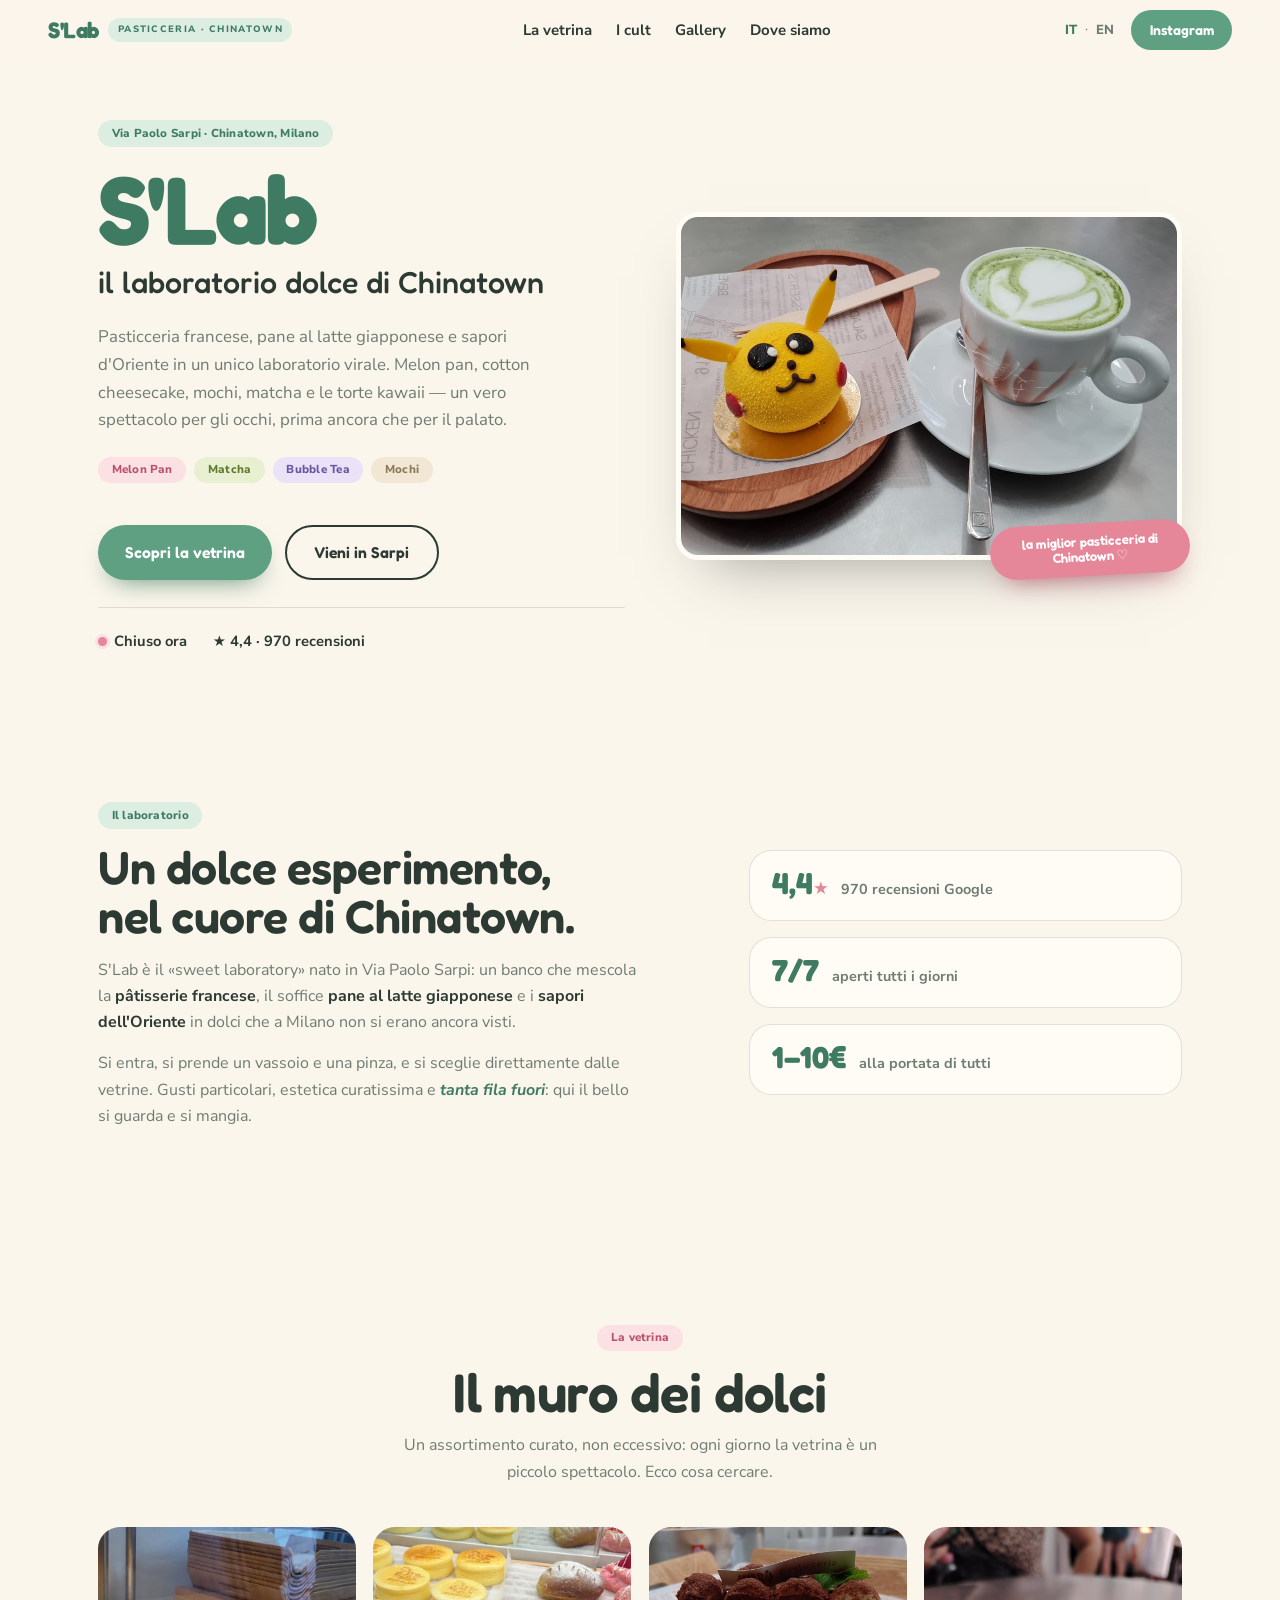
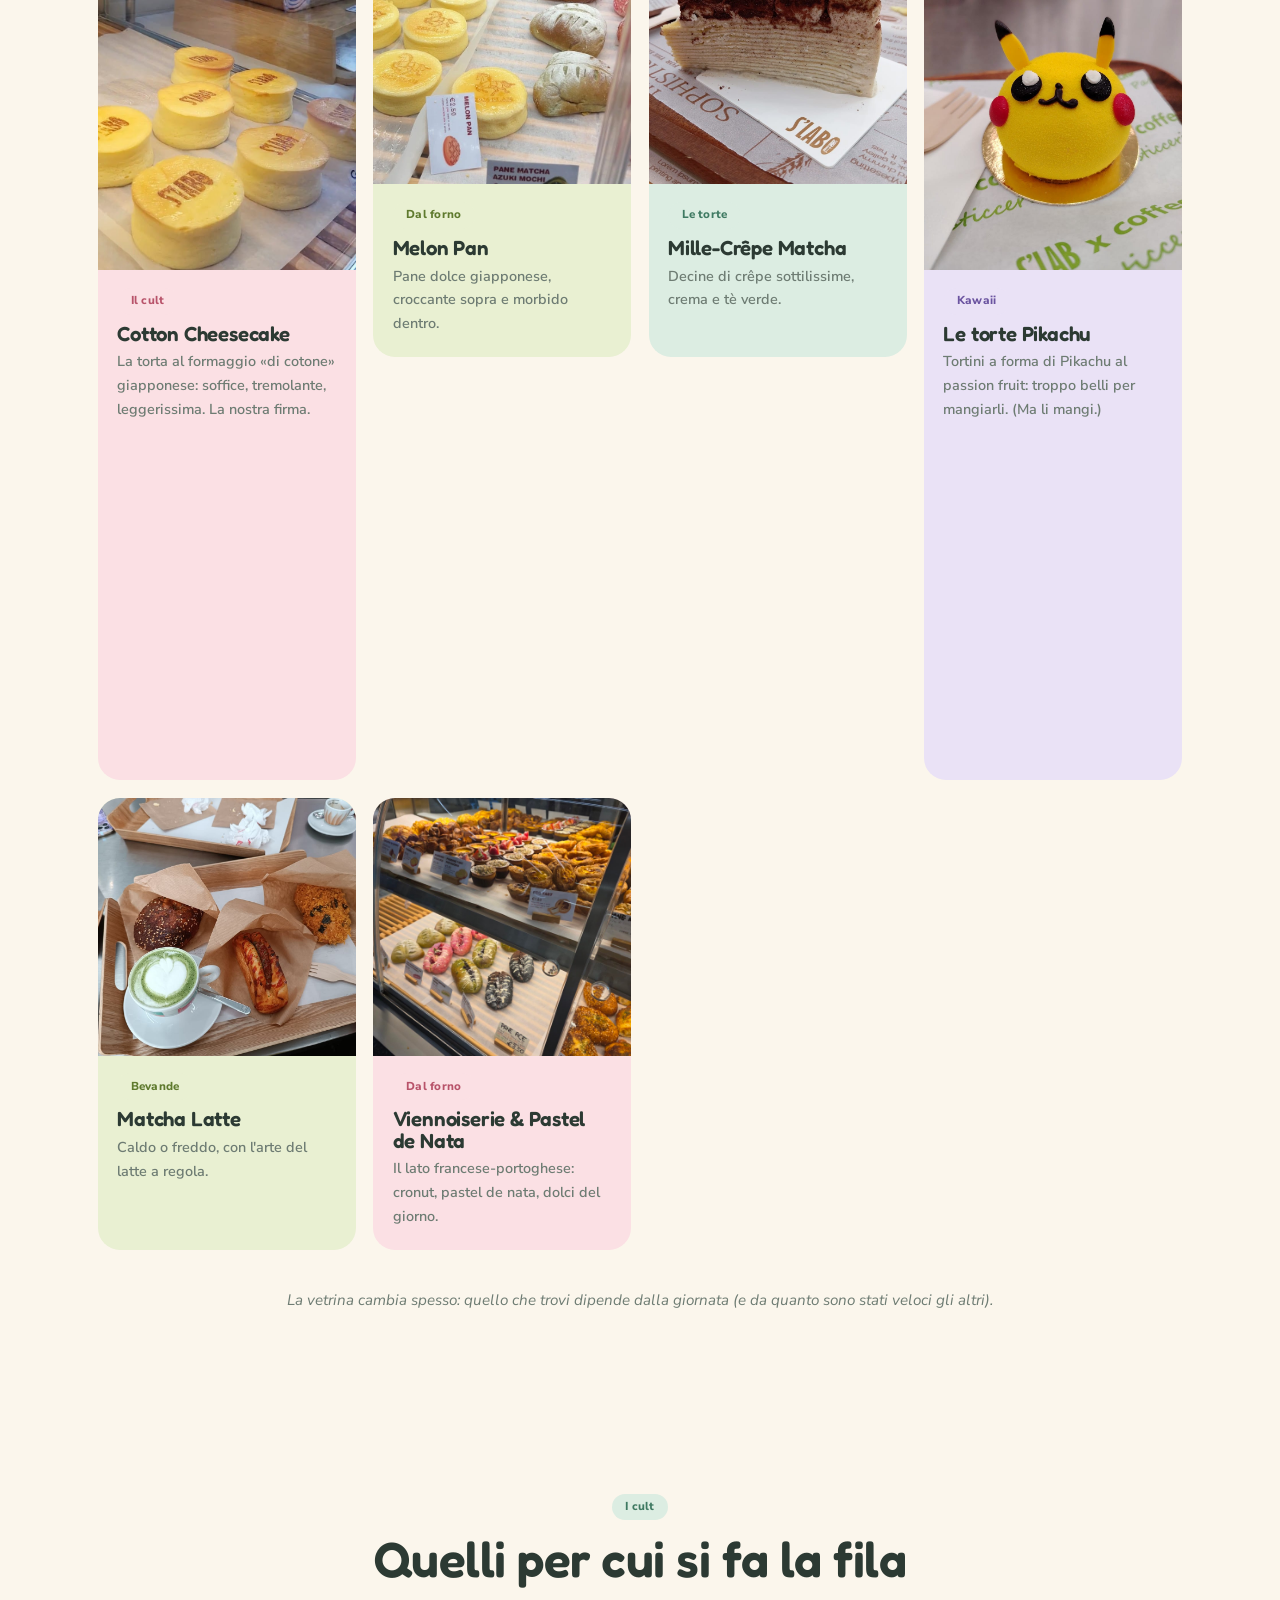
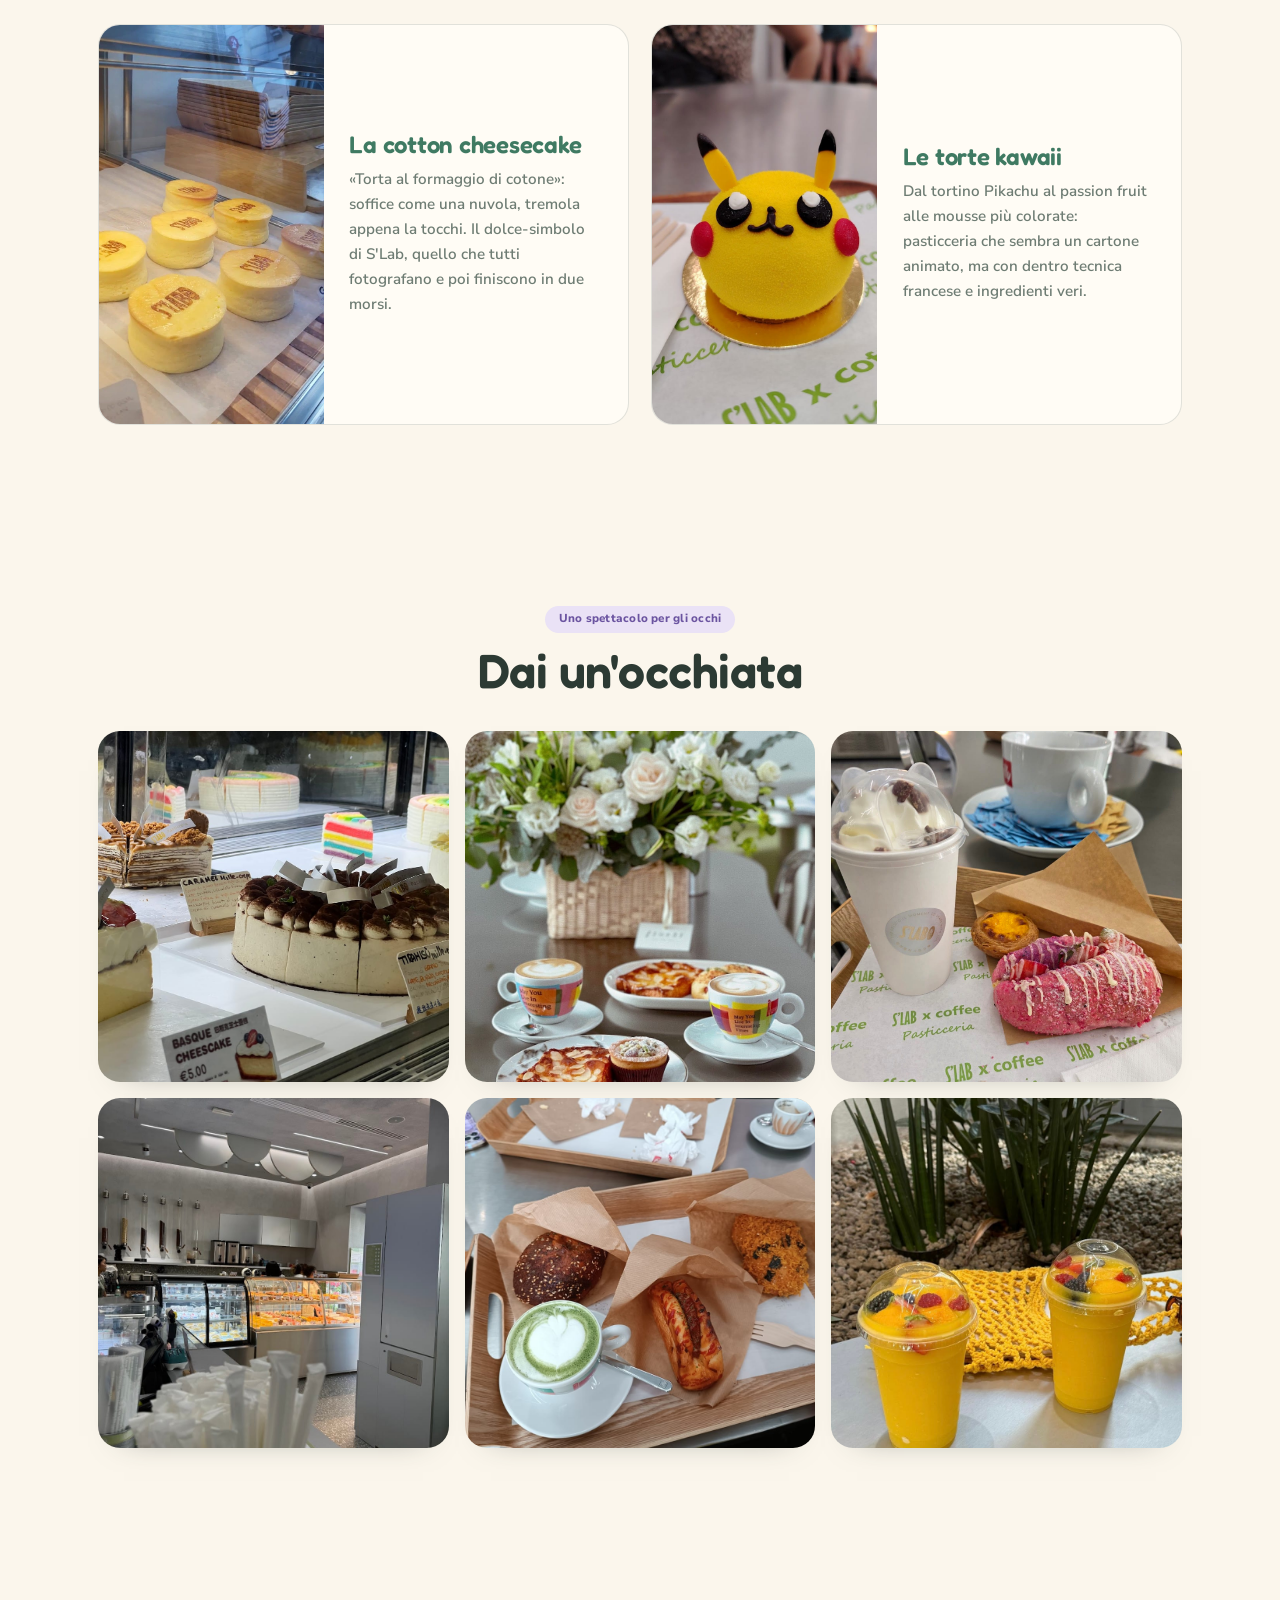
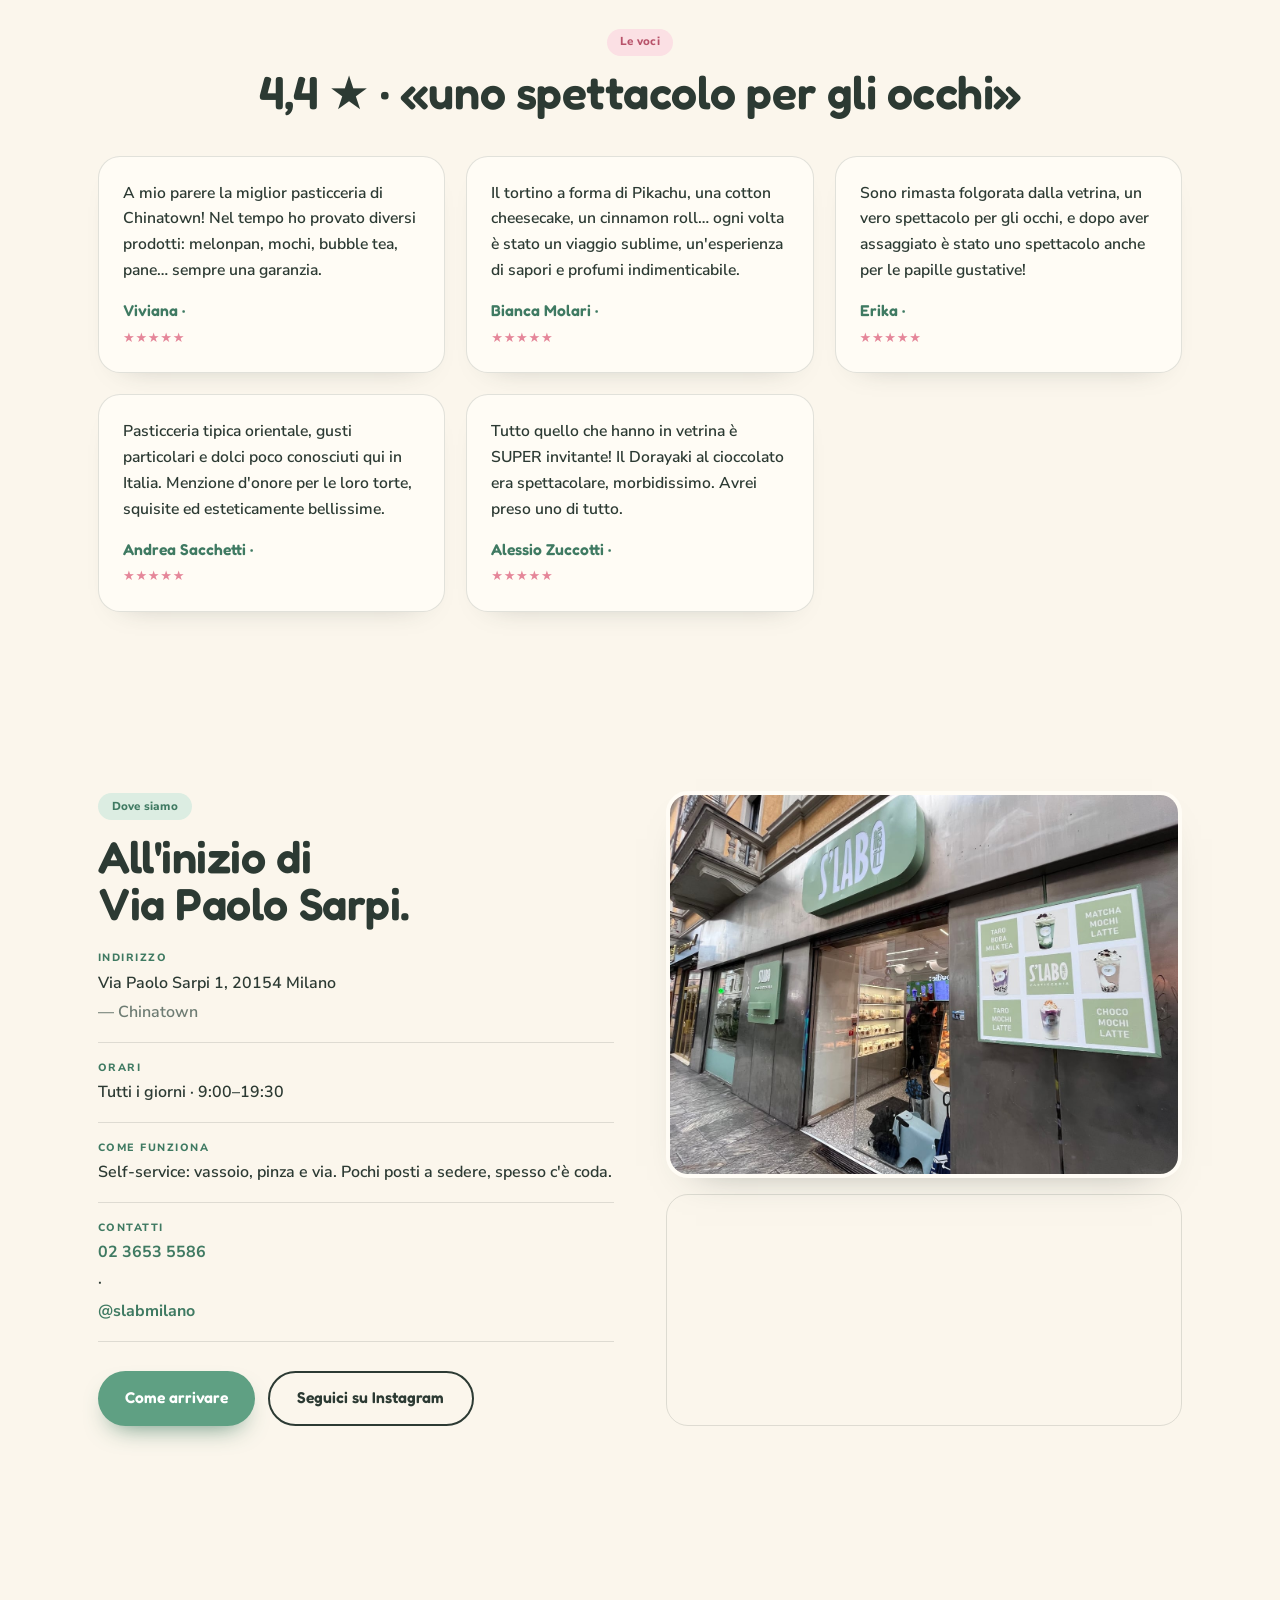
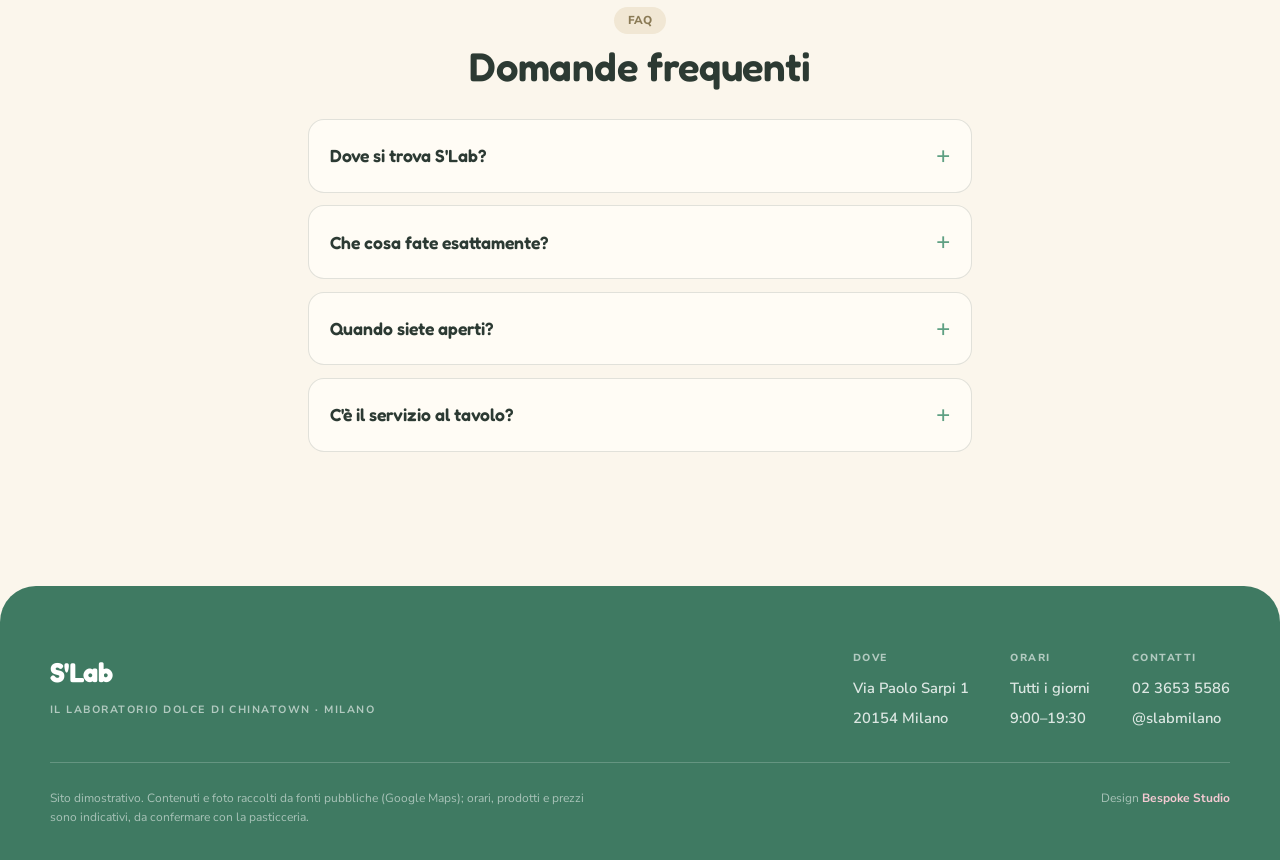
==== index.html @ b01dd55c "S'Lab — il laboratorio dolce di Chinatown (demo)" ====
<!DOCTYPE html>
<html lang="it">
<head>
<meta charset="UTF-8" />
<meta name="viewport" content="width=device-width, initial-scale=1.0" />
<title>S'Lab — il laboratorio dolce di Chinatown · Milano</title>
<meta name="description" content="S'Lab, il laboratorio dolce di Chinatown (Via Paolo Sarpi 1, Milano): pasticceria asiatica virale — melon pan, cotton cheesecake giapponese, mochi, dorayaki, mille-crêpe al matcha, bubble tea e le torte kawaii. 4,4★." />
<link rel="canonical" href="https://rotenzark.github.io/s-lab/" />
<meta name="theme-color" content="#5FA083" />
<meta property="og:type" content="restaurant.restaurant" />
<meta property="og:site_name" content="S'Lab" />
<meta property="og:title" content="S'Lab — il laboratorio dolce di Chinatown · Milano" />
<meta property="og:description" content="Pasticceria asiatica virale in Via Paolo Sarpi: melon pan, cotton cheesecake, mochi, dorayaki, matcha e le torte kawaii. Il laboratorio dolce di Chinatown." />
<meta property="og:image" content="https://rotenzark.github.io/s-lab/img/og-image.jpg" />
<meta property="og:url" content="https://rotenzark.github.io/s-lab/" />
<meta property="og:locale" content="it_IT" />
<meta property="og:locale:alternate" content="en_US" />
<meta name="twitter:card" content="summary_large_image" />
<meta name="twitter:title" content="S'Lab — il laboratorio dolce di Chinatown" />
<meta name="twitter:description" content="Pasticceria asiatica virale in Via Paolo Sarpi, Milano. Melon pan, cotton cheesecake, mochi, matcha, bubble tea." />
<meta name="twitter:image" content="https://rotenzark.github.io/s-lab/img/og-image.jpg" />
<link rel="icon" href="img/favicon.svg" type="image/svg+xml" />
<link rel="icon" href="img/favicon-32.png" sizes="32x32" type="image/png" />
<link rel="apple-touch-icon" href="img/apple-touch-icon.png" />
<link rel="preconnect" href="https://fonts.googleapis.com" />
<link rel="preconnect" href="https://fonts.gstatic.com" crossorigin />
<link href="https://fonts.googleapis.com/css2?family=Fredoka:wght@400;500;600;700&family=Nunito+Sans:opsz,wght@6..12,400;6..12,600;6..12,700;6..12,800&display=swap" rel="stylesheet" />
<link rel="stylesheet" href="css/styles.css?v=1" />
<script type="application/ld+json">
{
  "@context": "https://schema.org", "@type": "Bakery",
  "name": "S'Lab",
  "description": "Il laboratorio dolce di Chinatown a Milano: pasticceria asiatica che unisce pâtisserie francese, pane al latte giapponese e sapori cinesi — melon pan, cotton cheesecake, mochi, dorayaki, mille-crêpe al matcha, bubble tea e le torte kawaii.",
  "url": "https://rotenzark.github.io/s-lab/",
  "telephone": "+390236535586", "priceRange": "€",
  "servesCuisine": ["Pasticceria asiatica", "Pasticceria giapponese", "Pasticceria francese"],
  "image": "https://rotenzark.github.io/s-lab/img/pikachu2.jpg",
  "address": { "@type": "PostalAddress", "streetAddress": "Via Paolo Sarpi 1", "addressLocality": "Milano", "postalCode": "20154", "addressCountry": "IT" },
  "geo": { "@type": "GeoCoordinates", "latitude": 45.4817329, "longitude": 9.1807988 },
  "aggregateRating": { "@type": "AggregateRating", "ratingValue": "4.4", "reviewCount": "970" },
  "openingHoursSpecification": [
    { "@type": "OpeningHoursSpecification", "dayOfWeek": ["Monday","Tuesday","Wednesday","Thursday","Friday","Saturday","Sunday"], "opens": "09:00", "closes": "19:30" }
  ],
  "sameAs": ["https://www.instagram.com/slabmilano/"]
}
</script>
<script type="application/ld+json">
{
  "@context": "https://schema.org", "@type": "FAQPage",
  "mainEntity": [
    { "@type": "Question", "name": "Dove si trova S'Lab?", "acceptedAnswer": { "@type": "Answer", "text": "In Via Paolo Sarpi 1, nel cuore di Chinatown a Milano, all'inizio dell'isola pedonale." } },
    { "@type": "Question", "name": "Che cosa fa S'Lab?", "acceptedAnswer": { "@type": "Answer", "text": "È un laboratorio di pasticceria asiatica che unisce pâtisserie francese, pane al latte giapponese e sapori cinesi: melon pan, cotton cheesecake giapponese, mochi, dorayaki, mille-crêpe al matcha, bubble tea e le torte kawaii (come la torta Pikachu al passion fruit)." } },
    { "@type": "Question", "name": "Quando siete aperti?", "acceptedAnswer": { "@type": "Answer", "text": "Tutti i giorni, dalle 9:00 alle 19:30." } },
    { "@type": "Question", "name": "Come funziona? C'è il servizio al tavolo?", "acceptedAnswer": { "@type": "Answer", "text": "È self-service: si prende un vassoio e una pinza e si sceglie direttamente dalle vetrine. Ci sono alcuni posti a sedere, ma il locale è piccolo e molto frequentato: nelle belle giornate spesso c'è coda." } }
  ]
}
</script>
</head>
<body>

<div id="intro" aria-hidden="true">
  <div class="intro-mark"><span class="intro-logo">S'Lab</span><span class="intro-tag" data-i18n="intro.tag">il laboratorio dolce</span></div>
  <button id="intro-skip" data-i18n="intro.skip">Entra →</button>
</div>

<header id="site-header">
  <a href="#top" class="brand" aria-label="S'Lab — home">
    <span class="brand-logo">S'Lab</span>
    <span class="brand-pill" data-i18n="brand.sub">Pasticceria · Chinatown</span>
  </a>
  <nav class="nav" aria-label="Navigazione">
    <a href="#vetrina" data-i18n="nav.vetrina">La vetrina</a>
    <a href="#cult" data-i18n="nav.cult">I cult</a>
    <a href="#gallery" data-i18n="nav.gallery">Gallery</a>
    <a href="#dove" data-i18n="nav.dove">Dove siamo</a>
  </nav>
  <div class="head-actions">
    <div class="lang" role="group" aria-label="Lingua"><button data-lang="it" class="active">IT</button><span>·</span><button data-lang="en">EN</button></div>
    <a class="btn-ig" href="https://www.instagram.com/slabmilano/" target="_blank" rel="noopener"><span data-i18n="cta.ig">Instagram</span></a>
    <button id="burger" aria-label="Menu" aria-expanded="false"><span></span><span></span><span></span></button>
  </div>
</header>

<!-- HERO -->
<section id="top" class="hero">
  <div class="hero-copy">
    <span class="pill pill-mint reveal" data-i18n="hero.eyebrow">Via Paolo Sarpi · Chinatown, Milano</span>
    <h1 class="hero-title reveal reveal-d1">S'Lab</h1>
    <p class="hero-tag reveal reveal-d1" data-i18n="hero.tag">il laboratorio dolce di Chinatown</p>
    <p class="hero-sub reveal reveal-d2" data-i18n="hero.sub">Pasticceria francese, pane al latte giapponese e sapori d'Oriente in un unico laboratorio virale. Melon pan, cotton cheesecake, mochi, matcha e le torte kawaii — un vero spettacolo per gli occhi, prima ancora che per il palato.</p>
    <div class="hero-tags reveal reveal-d2" aria-hidden="true">
      <span class="pill pill-pink">Melon Pan</span>
      <span class="pill pill-matcha">Matcha</span>
      <span class="pill pill-taro">Bubble Tea</span>
      <span class="pill pill-cream">Mochi</span>
    </div>
    <div class="hero-cta reveal reveal-d3">
      <a class="btn btn-solid" href="#vetrina" data-i18n="hero.cta1">Scopri la vetrina</a>
      <a class="btn btn-line" href="https://www.google.com/maps/dir/?api=1&destination=S'Lab+Via+Paolo+Sarpi+1+Milano" target="_blank" rel="noopener" data-i18n="hero.cta2">Vieni in Sarpi</a>
    </div>
    <div class="hero-facts reveal reveal-d3">
      <span class="hf-live"><span id="live-dot"></span> <span id="live-text" data-i18n="hero.live">Controllo orari…</span></span>
      <span data-i18n="hero.f2">★ 4,4 · 970 recensioni</span>
    </div>
  </div>
  <div class="hero-media reveal reveal-d2">
    <figure class="hero-photo"><img src="img/pikachu2.jpg" alt="Torta kawaii a forma di Pikachu con matcha latte da S'Lab" width="1200" height="675" fetchpriority="high" /></figure>
    <span class="hero-sticker" data-i18n="hero.sticker">la miglior pasticceria di Chinatown ♡</span>
  </div>
</section>

<!-- IL LABORATORIO -->
<section id="lab" class="section lab">
  <div class="lab-copy reveal">
    <span class="pill pill-mint" data-i18n="lab.kicker">Il laboratorio</span>
    <h2 data-i18n="lab.h2">Un dolce esperimento,<br>nel cuore di Chinatown.</h2>
    <p data-i18n="lab.p1">S'Lab è il «sweet laboratory» nato in Via Paolo Sarpi: un banco che mescola la <b>pâtisserie francese</b>, il soffice <b>pane al latte giapponese</b> e i <b>sapori dell'Oriente</b> in dolci che a Milano non si erano ancora visti.</p>
    <p data-i18n="lab.p2">Si entra, si prende un vassoio e una pinza, e si sceglie direttamente dalle vetrine. Gusti particolari, estetica curatissima e <em>tanta fila fuori</em>: qui il bello si guarda e si mangia.</p>
  </div>
  <div class="lab-stats reveal reveal-d1">
    <div class="stat"><b>4,4<span>★</span></b><span data-i18n="lab.s1">970 recensioni Google</span></div>
    <div class="stat"><b>7/7</b><span data-i18n="lab.s2">aperti tutti i giorni</span></div>
    <div class="stat"><b>1–10€</b><span data-i18n="lab.s3">alla portata di tutti</span></div>
  </div>
</section>

<!-- LA VETRINA · signature bento tile grid -->
<section id="vetrina" class="section vetrina">
  <div class="vetrina-head reveal">
    <span class="pill pill-pink" data-i18n="vetrina.kicker">La vetrina</span>
    <h2 data-i18n="vetrina.h2">Il muro dei dolci</h2>
    <p data-i18n="vetrina.sub">Un assortimento curato, non eccessivo: ogni giorno la vetrina è un piccolo spettacolo. Ecco cosa cercare.</p>
  </div>
  <div class="bento">
    <article class="tile tile-lg reveal" style="--c:var(--pink-soft)">
      <figure><img src="img/souffle.jpg" alt="Cotton cheesecake giapponese S'Lab" width="675" height="1200" loading="lazy" /></figure>
      <div class="tile-body"><span class="pill pill-pink" data-i18n="t.cat.cult">Il cult</span><h3 data-i18n="t.1t">Cotton Cheesecake</h3><p data-i18n="t.1p">La torta al formaggio «di cotone» giapponese: soffice, tremolante, leggerissima. La nostra firma.</p></div>
    </article>
    <article class="tile reveal reveal-d1" style="--c:var(--matcha-soft)">
      <figure><img src="img/melonpan.jpg" alt="Melon pan e cheesecake" width="675" height="1200" loading="lazy" /></figure>
      <div class="tile-body"><span class="pill pill-matcha" data-i18n="t.cat.forno">Dal forno</span><h3 data-i18n="t.2t">Melon Pan</h3><p data-i18n="t.2p">Pane dolce giapponese, croccante sopra e morbido dentro.</p></div>
    </article>
    <article class="tile reveal reveal-d2" style="--c:var(--mint-soft)">
      <figure><img src="img/matcha-cake.jpg" alt="Mille-crêpe al matcha" width="904" height="1200" loading="lazy" /></figure>
      <div class="tile-body"><span class="pill pill-mint" data-i18n="t.cat.torte">Le torte</span><h3 data-i18n="t.3t">Mille-Crêpe Matcha</h3><p data-i18n="t.3p">Decine di crêpe sottilissime, crema e tè verde.</p></div>
    </article>
    <article class="tile tile-lg reveal reveal-d1" style="--c:var(--taro-soft)">
      <figure><img src="img/pikachu.jpg" alt="Torta kawaii Pikachu al passion fruit" width="900" height="1200" loading="lazy" /></figure>
      <div class="tile-body"><span class="pill pill-taro" data-i18n="t.cat.kawaii">Kawaii</span><h3 data-i18n="t.4t">Le torte Pikachu</h3><p data-i18n="t.4p">Tortini a forma di Pikachu al passion fruit: troppo belli per mangiarli. (Ma li mangi.)</p></div>
    </article>
    <article class="tile reveal reveal-d2" style="--c:var(--cream2)">
      <figure><img src="img/vetrina.jpg" alt="Mochi e dolci in vetrina" width="675" height="1200" loading="lazy" /></figure>
      <div class="tile-body"><span class="pill pill-cream" data-i18n="t.cat.dolci">Dolci</span><h3 data-i18n="t.5t">Mochi &amp; Dorayaki</h3><p data-i18n="t.5p">I classici d'Oriente: mochi morbidi e dorayaki al cioccolato.</p></div>
    </article>
    <article class="tile reveal reveal-d3" style="--c:var(--taro-soft)">
      <figure><img src="img/boba.jpg" alt="Bubble tea e bevande alla frutta" width="900" height="1200" loading="lazy" /></figure>
      <div class="tile-body"><span class="pill pill-taro" data-i18n="t.cat.bev">Bevande</span><h3 data-i18n="t.6t">Bubble Tea &amp; Taro Boba</h3><p data-i18n="t.6p">Boba, passion fruit e taro milk tea per accompagnare il dolce.</p></div>
    </article>
    <article class="tile reveal reveal-d1" style="--c:var(--matcha-soft)">
      <figure><img src="img/matcha-latte.jpg" alt="Matcha latte" width="1200" height="900" loading="lazy" /></figure>
      <div class="tile-body"><span class="pill pill-matcha" data-i18n="t.cat.bev">Bevande</span><h3 data-i18n="t.7t">Matcha Latte</h3><p data-i18n="t.7p">Caldo o freddo, con l'arte del latte a regola.</p></div>
    </article>
    <article class="tile reveal reveal-d2" style="--c:var(--pink-soft)">
      <figure><img src="img/donut.jpg" alt="Vetrina di viennoiserie e dolci francesi" width="1300" height="1300" loading="lazy" /></figure>
      <div class="tile-body"><span class="pill pill-pink" data-i18n="t.cat.forno">Dal forno</span><h3 data-i18n="t.8t">Viennoiserie &amp; Pastel de Nata</h3><p data-i18n="t.8p">Il lato francese-portoghese: cronut, pastel de nata, dolci del giorno.</p></div>
    </article>
  </div>
  <p class="vetrina-note" data-i18n="vetrina.note">La vetrina cambia spesso: quello che trovi dipende dalla giornata (e da quanto sono stati veloci gli altri).</p>
</section>

<!-- I CULT -->
<section id="cult" class="section cult">
  <div class="cult-head reveal"><span class="pill pill-mint" data-i18n="cult.kicker">I cult</span><h2 data-i18n="cult.h2">Quelli per cui si fa la fila</h2></div>
  <div class="cult-grid">
    <article class="cult-card reveal">
      <figure><img src="img/souffle.jpg" alt="Cotton cheesecake giapponese impilate" width="675" height="1200" loading="lazy" /></figure>
      <div class="cult-body"><h3 data-i18n="cult.1t">La cotton cheesecake</h3><p data-i18n="cult.1p">«Torta al formaggio di cotone»: soffice come una nuvola, tremola appena la tocchi. Il dolce-simbolo di S'Lab, quello che tutti fotografano e poi finiscono in due morsi.</p></div>
    </article>
    <article class="cult-card reveal reveal-d1">
      <figure><img src="img/pikachu.jpg" alt="Torta Pikachu al passion fruit" width="900" height="1200" loading="lazy" /></figure>
      <div class="cult-body"><h3 data-i18n="cult.2t">Le torte kawaii</h3><p data-i18n="cult.2p">Dal tortino Pikachu al passion fruit alle mousse più colorate: pasticceria che sembra un cartone animato, ma con dentro tecnica francese e ingredienti veri.</p></div>
    </article>
  </div>
</section>

<!-- GALLERY -->
<section id="gallery" class="section gallery">
  <div class="gallery-head reveal"><span class="pill pill-taro" data-i18n="gallery.kicker">Uno spettacolo per gli occhi</span><h2 data-i18n="gallery.h2">Dai un'occhiata</h2></div>
  <div class="gallery-grid">
    <figure class="g-item" data-full="img/torte.jpg"><img src="img/torte.jpg" alt="Le torte in vetrina" width="1300" height="975" loading="lazy" /></figure>
    <figure class="g-item" data-full="img/cappuccino.jpg"><img src="img/cappuccino.jpg" alt="Cappuccino S'Lab con pasticcino" width="900" height="1200" loading="lazy" /></figure>
    <figure class="g-item" data-full="img/flatlay.jpg"><img src="img/flatlay.jpg" alt="Pastel de nata e bevanda" width="1200" height="1200" loading="lazy" /></figure>
    <figure class="g-item" data-full="img/interno.jpg"><img src="img/interno.jpg" alt="L'interno moderno di S'Lab" width="900" height="1200" loading="lazy" /></figure>
    <figure class="g-item" data-full="img/matcha-latte.jpg"><img src="img/matcha-latte.jpg" alt="Matcha latte e dolci" width="1200" height="900" loading="lazy" /></figure>
    <figure class="g-item" data-full="img/boba.jpg"><img src="img/boba.jpg" alt="Bubble tea alla frutta" width="900" height="1200" loading="lazy" /></figure>
  </div>
</section>

<!-- RECENSIONI -->
<section id="recensioni" class="section recensioni">
  <div class="rev-head reveal"><span class="pill pill-pink" data-i18n="rev.kicker">Le voci</span><h2 data-i18n="rev.h2">4,4 ★ · «uno spettacolo per gli occhi»</h2></div>
  <div class="rev-grid">
    <blockquote class="rev reveal"><p>A mio parere la miglior pasticceria di Chinatown! Nel tempo ho provato diversi prodotti: melonpan, mochi, bubble tea, pane… sempre una garanzia.</p><cite>Viviana · <span>★★★★★</span></cite></blockquote>
    <blockquote class="rev reveal reveal-d1"><p>Pasticceria tipica orientale, gusti particolari e dolci poco conosciuti qui in Italia. Menzione d'onore per le loro torte, squisite ed esteticamente bellissime.</p><cite>Andrea Sacchetti · <span>★★★★★</span></cite></blockquote>
    <blockquote class="rev reveal reveal-d2"><p>Il tortino a forma di Pikachu, una cotton cheesecake, un cinnamon roll… ogni volta è stato un viaggio sublime, un'esperienza di sapori e profumi indimenticabile.</p><cite>Bianca Molari · <span>★★★★★</span></cite></blockquote>
    <blockquote class="rev reveal"><p>Tutto quello che hanno in vetrina è SUPER invitante! Il Dorayaki al cioccolato era spettacolare, morbidissimo. Avrei preso uno di tutto.</p><cite>Alessio Zuccotti · <span>★★★★★</span></cite></blockquote>
    <blockquote class="rev reveal reveal-d1"><p>Sono rimasta folgorata dalla vetrina, un vero spettacolo per gli occhi, e dopo aver assaggiato è stato uno spettacolo anche per le papille gustative!</p><cite>Erika · <span>★★★★★</span></cite></blockquote>
  </div>
</section>

<!-- DOVE -->
<section id="dove" class="section dove">
  <div class="dove-grid">
    <div class="dove-info reveal">
      <span class="pill pill-mint" data-i18n="dove.kicker">Dove siamo</span>
      <h2 data-i18n="dove.h2">All'inizio di<br>Via Paolo Sarpi.</h2>
      <ul class="dove-list">
        <li><b data-i18n="dove.addr">Indirizzo</b> Via Paolo Sarpi 1, 20154 Milano <span class="dim" data-i18n="dove.addr2">— Chinatown</span></li>
        <li><b data-i18n="dove.hours">Orari</b> <span data-i18n="dove.hoursv">Tutti i giorni · 9:00–19:30</span></li>
        <li><b data-i18n="dove.how">Come funziona</b> <span data-i18n="dove.howv">Self-service: vassoio, pinza e via. Pochi posti a sedere, spesso c'è coda.</span></li>
        <li><b data-i18n="dove.contact">Contatti</b> <a href="tel:+390236535586">02 3653 5586</a> · <a href="https://www.instagram.com/slabmilano/" target="_blank" rel="noopener">@slabmilano</a></li>
      </ul>
      <div class="dove-cta">
        <a class="btn btn-solid" href="https://www.google.com/maps/dir/?api=1&destination=S'Lab+Via+Paolo+Sarpi+1+Milano" target="_blank" rel="noopener" data-i18n="dove.route">Come arrivare</a>
        <a class="btn btn-line" href="https://www.instagram.com/slabmilano/" target="_blank" rel="noopener" data-i18n="dove.ig">Seguici su Instagram</a>
      </div>
    </div>
    <div class="dove-side reveal">
      <figure class="dove-photo"><img src="img/facciata.jpg" alt="La vetrina di S'Lab con l'insegna verde in Via Paolo Sarpi" width="1300" height="975" loading="lazy" /></figure>
      <div class="dove-map"><iframe title="Mappa S'Lab" src="https://www.google.com/maps?q=S'Lab+Via+Paolo+Sarpi+1+Milano&output=embed" loading="lazy" referrerpolicy="no-referrer-when-downgrade"></iframe></div>
    </div>
  </div>
</section>

<!-- FAQ -->
<section id="faq" class="section faq">
  <div class="faq-head reveal"><span class="pill pill-cream">FAQ</span><h2 data-i18n="faq.h2">Domande frequenti</h2></div>
  <div class="faq-list reveal">
    <details><summary data-i18n="faq.q1">Dove si trova S'Lab?</summary><p data-i18n="faq.a1">In Via Paolo Sarpi 1, nel cuore di Chinatown a Milano, all'inizio dell'isola pedonale.</p></details>
    <details><summary data-i18n="faq.q2">Che cosa fate esattamente?</summary><p data-i18n="faq.a2">Siamo un laboratorio di pasticceria asiatica: uniamo pâtisserie francese, pane al latte giapponese e sapori cinesi. Melon pan, cotton cheesecake, mochi, dorayaki, mille-crêpe al matcha, bubble tea e le torte kawaii.</p></details>
    <details><summary data-i18n="faq.q3">Quando siete aperti?</summary><p data-i18n="faq.a3">Tutti i giorni, dalle 9:00 alle 19:30.</p></details>
    <details><summary data-i18n="faq.q4">C'è il servizio al tavolo?</summary><p data-i18n="faq.a4">No, è self-service: si prende un vassoio e una pinza e si sceglie dalle vetrine. Ci sono alcuni posti a sedere, ma il locale è piccolo e molto frequentato — nelle belle giornate spesso c'è coda.</p></details>
  </div>
</section>

<footer id="site-footer">
  <div class="foot-main">
    <div class="foot-brand"><span class="brand-logo">S'Lab</span><span class="foot-tag" data-i18n="foot.sub">il laboratorio dolce di Chinatown · Milano</span></div>
    <div class="foot-cols">
      <div><b data-i18n="foot.where">Dove</b><span>Via Paolo Sarpi 1</span><span>20154 Milano</span></div>
      <div><b data-i18n="foot.hours">Orari</b><span data-i18n="foot.hours2">Tutti i giorni</span><span>9:00–19:30</span></div>
      <div><b data-i18n="foot.contact">Contatti</b><a href="tel:+390236535586">02 3653 5586</a><a href="https://www.instagram.com/slabmilano/" target="_blank" rel="noopener">@slabmilano</a></div>
    </div>
  </div>
  <div class="foot-bottom">
    <p data-i18n="foot.disclaimer">Sito dimostrativo. Contenuti e foto raccolti da fonti pubbliche (Google Maps); orari, prodotti e prezzi sono indicativi, da confermare con la pasticceria.</p>
    <p class="foot-credit">Design <a href="https://bespokestud.io" target="_blank" rel="noopener">Bespoke Studio</a></p>
  </div>
</footer>

<nav class="action-bar" aria-label="Azioni rapide">
  <a href="#vetrina"><span data-i18n="ab.vetrina">La vetrina</span></a>
  <a href="https://www.instagram.com/slabmilano/" target="_blank" rel="noopener"><span data-i18n="ab.ig">Instagram</span></a>
  <a href="https://www.google.com/maps/dir/?api=1&destination=S'Lab+Via+Paolo+Sarpi+1+Milano" target="_blank" rel="noopener"><span data-i18n="ab.route">Indicazioni</span></a>
</nav>

<div id="lightbox" aria-hidden="true"><button id="lb-close" aria-label="Chiudi">✕</button><img id="lb-img" src="" alt="" /></div>
<script src="js/main.js?v=1"></script>
</body>
</html>
---- css/styles.css ----
/* ===== S'LAB · styles.css ===== */
:root{
  --cream:#FBF6EC; --cream2:#F1E7D4; --paper:#FFFCF5;
  --mint:#5FA083; --mint-deep:#3F7A62; --mint-soft:#DCEDE2;
  --pink:#E58699; --pink-soft:#FBE0E4;
  --matcha:#96B75A; --matcha-soft:#E9F0D2;
  --taro:#9C86C9; --taro-soft:#EAE2F6;
  --ink:#2C3A33; --muted:#6E7C73; --line:rgba(44,58,51,.14);
  --disp:'Fredoka',system-ui,sans-serif;
  --sans:'Nunito Sans',system-ui,-apple-system,sans-serif;
  --wrap:1180px; --r:22px;
}
*{margin:0;padding:0;box-sizing:border-box}
html{scroll-behavior:smooth;overflow-x:clip;-webkit-text-size-adjust:100%}
body{font-family:var(--sans);background:var(--cream);color:var(--ink);line-height:1.65;-webkit-font-smoothing:antialiased;overflow-x:clip}
img{max-width:100%;display:block}
a{color:inherit;text-decoration:none}
h1,h2,h3{font-family:var(--disp);font-weight:600;line-height:1.05;letter-spacing:-.01em}
em{font-style:italic}
.section{padding:clamp(3.2rem,7vw,6rem) clamp(1.15rem,5vw,3rem);max-width:var(--wrap);margin:0 auto;overflow-x:clip}

/* pills */
.pill{display:inline-flex;align-items:center;gap:.4rem;font-family:var(--sans);font-weight:800;font-size:.72rem;letter-spacing:.02em;padding:.4rem .85rem;border-radius:999px;white-space:nowrap;line-height:1.2}
.pill-mint{background:var(--mint-soft);color:var(--mint-deep)}
.pill-pink{background:var(--pink-soft);color:#B8536A}
.pill-matcha{background:var(--matcha-soft);color:#5F7A2E}
.pill-taro{background:var(--taro-soft);color:#6B54A0}
.pill-cream{background:var(--cream2);color:#8A7A55}

/* buttons */
.btn{display:inline-flex;align-items:center;gap:.5rem;font-family:var(--disp);font-weight:600;font-size:.98rem;padding:.8rem 1.7rem;border-radius:999px;transition:transform .18s,background .18s,color .18s,box-shadow .18s;cursor:pointer;white-space:nowrap}
.btn-solid{background:var(--mint);color:#fff;box-shadow:0 12px 26px -13px rgba(63,122,98,.9)}
.btn-solid:hover{background:var(--mint-deep);transform:translateY(-2px)}
.btn-line{border:2px solid var(--ink);color:var(--ink)}
.btn-line:hover{background:var(--ink);color:var(--cream);transform:translateY(-2px)}

/* ===== INTRO ===== */
#intro{position:fixed;inset:0;z-index:120;background:var(--mint);display:flex;flex-direction:column;align-items:center;justify-content:center;gap:1.1rem;transition:opacity .7s ease,visibility .7s}
#intro.done{opacity:0;visibility:hidden}
.intro-mark{display:flex;flex-direction:column;align-items:center;gap:.4rem;animation:pop .7s ease both}
.intro-logo{font-family:var(--disp);font-weight:700;font-size:clamp(2.6rem,8vw,4.2rem);color:#fff;letter-spacing:-.02em}
.intro-tag{font-family:var(--sans);font-weight:700;font-size:.9rem;letter-spacing:.16em;text-transform:uppercase;color:rgba(255,255,255,.82)}
#intro-skip{margin-top:.3rem;background:rgba(255,255,255,.16);border:1px solid rgba(255,255,255,.4);color:#fff;padding:.5rem 1.3rem;border-radius:999px;font-family:var(--disp);font-size:.9rem;font-weight:500;cursor:pointer;transition:background .2s}
#intro-skip:hover{background:rgba(255,255,255,.28)}
@keyframes pop{from{opacity:0;transform:scale(.8)}to{opacity:1;transform:none}}

/* ===== HEADER ===== */
#site-header{position:sticky;top:0;z-index:90;display:flex;align-items:center;justify-content:space-between;gap:1rem;padding:.65rem clamp(1.15rem,5vw,3rem);background:rgba(251,246,236,.9);backdrop-filter:blur(12px);border-bottom:1px solid transparent;transition:border-color .3s}
#site-header.scrolled{border-color:var(--line)}
.brand{display:flex;align-items:center;gap:.6rem}
.brand-logo{font-family:var(--disp);font-weight:700;font-size:1.4rem;color:var(--mint-deep);letter-spacing:-.02em}
.brand-pill{font-family:var(--sans);font-weight:800;font-size:.58rem;letter-spacing:.14em;text-transform:uppercase;color:var(--mint-deep);background:var(--mint-soft);padding:.3rem .6rem;border-radius:999px}
.nav{display:flex;gap:1.5rem}
.nav a{font-size:.94rem;font-weight:700;color:var(--ink);position:relative;padding:.2rem 0}
.nav a::after{content:"";position:absolute;left:0;bottom:-2px;width:0;height:2.5px;background:var(--mint);border-radius:2px;transition:width .25s}
.nav a:hover::after{width:100%}
.head-actions{display:flex;align-items:center;gap:.85rem}
.lang{display:flex;align-items:center;gap:.3rem;font-size:.82rem;color:var(--muted)}
.lang button{background:none;border:none;font-family:var(--sans);font-weight:800;font-size:.82rem;color:var(--muted);cursor:pointer;padding:.1rem .2rem}
.lang button.active{color:var(--mint-deep)}
.btn-ig{background:var(--mint);color:#fff;padding:.5rem 1.15rem;border-radius:999px;font-family:var(--disp);font-size:.88rem;font-weight:600;transition:background .2s,transform .2s}
.btn-ig:hover{background:var(--mint-deep);transform:translateY(-1px)}
#burger{display:none;flex-direction:column;gap:5px;background:none;border:none;cursor:pointer;padding:.3rem}
#burger span{width:23px;height:2.5px;background:var(--ink);border-radius:2px;transition:.3s}
#burger[aria-expanded="true"] span:nth-child(1){transform:translateY(7.5px) rotate(45deg)}
#burger[aria-expanded="true"] span:nth-child(2){opacity:0}
#burger[aria-expanded="true"] span:nth-child(3){transform:translateY(-7.5px) rotate(-45deg)}

/* ===== HERO ===== */
.hero{max-width:var(--wrap);margin:0 auto;padding:clamp(2rem,5vw,3.6rem) clamp(1.15rem,5vw,3rem);display:grid;grid-template-columns:1.02fr .98fr;gap:clamp(1.6rem,4vw,3.4rem);align-items:center}
.hero-copy .pill{margin-bottom:1rem}
.hero-title{font-family:var(--disp);font-weight:700;font-size:clamp(3.4rem,9vw,6rem);color:var(--mint-deep);letter-spacing:-.03em;line-height:.95}
.hero-tag{font-family:var(--disp);font-weight:500;font-size:clamp(1.3rem,3vw,1.9rem);color:var(--ink);margin:.2rem 0 1rem}
.hero-sub{font-size:1.05rem;color:var(--muted);max-width:48ch}
.hero-tags{display:flex;flex-wrap:wrap;gap:.5rem;margin-top:1.4rem}
.hero-cta{display:flex;gap:.8rem;flex-wrap:wrap;margin-top:1.6rem}
.hero-facts{display:flex;gap:1.6rem;flex-wrap:wrap;margin-top:1.7rem;padding-top:1.3rem;border-top:1px solid var(--line);font-size:.92rem;font-weight:700}
.hf-live{display:inline-flex;align-items:center;gap:.45rem}
#live-dot{width:9px;height:9px;border-radius:50%;background:var(--muted);flex:none}
#live-dot.open{background:var(--mint);box-shadow:0 0 0 3px var(--mint-soft)}
#live-dot.closed{background:var(--pink);box-shadow:0 0 0 3px var(--pink-soft)}
.hero-media{position:relative}
.hero-photo{border-radius:var(--r);overflow:hidden;aspect-ratio:16/11;box-shadow:0 30px 60px -32px rgba(44,58,51,.5);border:5px solid var(--paper)}
.hero-photo img{width:100%;height:100%;object-fit:cover}
.hero-sticker{position:absolute;right:-8px;bottom:-16px;background:var(--pink);color:#fff;font-family:var(--disp);font-weight:600;font-size:.82rem;padding:.7rem 1.1rem;border-radius:999px;max-width:200px;text-align:center;line-height:1.15;transform:rotate(-3deg);box-shadow:0 14px 26px -14px rgba(180,83,106,.9)}

/* ===== IL LABORATORIO ===== */
.lab{display:grid;grid-template-columns:1.15fr .85fr;gap:clamp(1.8rem,5vw,4rem);align-items:center}
.lab-copy .pill{margin-bottom:.9rem}
.lab-copy h2{font-size:clamp(1.9rem,4.6vw,2.9rem);color:var(--ink);margin-bottom:1rem}
.lab-copy p{color:var(--muted);margin-bottom:.9rem;max-width:54ch}
.lab-copy b{color:var(--ink)}
.lab-copy em{color:var(--mint-deep);font-style:italic;font-weight:700}
.lab-stats{display:flex;flex-direction:column;gap:1rem}
.stat{background:var(--paper);border:1px solid var(--line);border-radius:var(--r);padding:1.1rem 1.4rem;display:flex;align-items:baseline;gap:.8rem}
.stat b{font-family:var(--disp);font-weight:700;font-size:1.9rem;color:var(--mint-deep);line-height:1}
.stat b span{font-size:1.1rem;color:var(--pink)}
.stat>span{font-size:.9rem;color:var(--muted);font-weight:700}

/* ===== LA VETRINA · bento ===== */
.vetrina-head{text-align:center;margin-bottom:2.6rem}
.vetrina-head .pill{margin-bottom:.8rem}
.vetrina-head h2{font-size:clamp(2.1rem,5.5vw,3.4rem);color:var(--ink)}
.vetrina-head p{color:var(--muted);max-width:52ch;margin:.7rem auto 0}
.bento{display:grid;grid-template-columns:repeat(4,1fr);gap:1.1rem;grid-auto-flow:dense}
.tile{background:var(--c,var(--paper));border-radius:var(--r);overflow:hidden;display:flex;flex-direction:column;transition:transform .25s,box-shadow .25s}
.tile:hover{transform:translateY(-4px);box-shadow:0 20px 40px -26px rgba(44,58,51,.5)}
.tile figure{aspect-ratio:1/1;overflow:hidden}
.tile-lg{grid-row:span 2}
.tile-lg figure{aspect-ratio:3/4}
.tile figure img{width:100%;height:100%;object-fit:cover;transition:transform .5s}
.tile:hover figure img{transform:scale(1.06)}
.tile-body{padding:1.1rem 1.2rem 1.3rem;display:flex;flex-direction:column;gap:.4rem;flex:1}
.tile-body .pill{align-self:flex-start}
.tile-body h3{font-size:1.28rem;color:var(--ink);margin-top:.1rem}
.tile-body p{font-size:.9rem;color:var(--muted);font-weight:600}
.vetrina-note{text-align:center;margin-top:2.4rem;font-size:.95rem;color:var(--muted);font-style:italic}

/* ===== I CULT ===== */
.cult-head{text-align:center;margin-bottom:2.4rem}
.cult-head .pill{margin-bottom:.8rem}
.cult-head h2{font-size:clamp(2rem,5vw,3.1rem);color:var(--ink)}
.cult-grid{display:grid;grid-template-columns:1fr 1fr;gap:1.4rem}
.cult-card{background:var(--paper);border:1px solid var(--line);border-radius:var(--r);overflow:hidden;display:grid;grid-template-columns:.85fr 1.15fr}
.cult-card figure{overflow:hidden}
.cult-card figure img{width:100%;height:100%;object-fit:cover;min-height:230px}
.cult-body{padding:1.5rem 1.6rem;display:flex;flex-direction:column;justify-content:center}
.cult-body h3{font-size:1.5rem;color:var(--mint-deep);margin-bottom:.6rem}
.cult-body p{font-size:.95rem;color:var(--muted);font-weight:600}

/* ===== GALLERY ===== */
.gallery-head{text-align:center;margin-bottom:2.2rem}
.gallery-head .pill{margin-bottom:.8rem}
.gallery-head h2{font-size:clamp(2rem,5vw,3rem);color:var(--ink)}
.gallery-grid{display:grid;grid-template-columns:repeat(3,1fr);gap:1rem}
.g-item{border-radius:var(--r);overflow:hidden;cursor:pointer;aspect-ratio:1/1;box-shadow:0 14px 30px -26px rgba(44,58,51,.5)}
.g-item img{width:100%;height:100%;object-fit:cover;transition:transform .5s}
.g-item:hover img{transform:scale(1.06)}

/* ===== RECENSIONI ===== */
.recensioni{text-align:center}
.rev-head{margin-bottom:2.4rem}
.rev-head .pill{margin-bottom:.8rem}
.rev-head h2{font-size:clamp(1.8rem,4.6vw,2.9rem);color:var(--ink)}
.rev-grid{columns:3;column-gap:1.3rem;text-align:left}
.rev{break-inside:avoid;margin-bottom:1.3rem;background:var(--paper);border:1px solid var(--line);border-radius:var(--r);padding:1.5rem;box-shadow:0 14px 30px -26px rgba(44,58,51,.4)}
.rev p{font-size:.98rem;color:var(--ink);margin-bottom:.9rem;font-weight:600}
.rev cite{font-style:normal;font-family:var(--disp);font-weight:600;font-size:.98rem;color:var(--mint-deep);display:flex;flex-direction:column;gap:.15rem}
.rev cite span{color:var(--pink);letter-spacing:.05em;font-size:.82rem}

/* ===== DOVE ===== */
.dove-grid{display:grid;grid-template-columns:1fr 1fr;gap:clamp(1.6rem,4vw,3.4rem);align-items:center}
.dove-info .pill{margin-bottom:.8rem}
.dove-info h2{font-size:clamp(1.9rem,4.6vw,2.8rem);color:var(--ink);margin-bottom:1.4rem}
.dove-list{list-style:none;display:flex;flex-direction:column;gap:1rem;margin-bottom:1.8rem}
.dove-list li{display:flex;flex-direction:column;gap:.2rem;font-size:1rem;font-weight:600;padding-bottom:1rem;border-bottom:1px solid var(--line)}
.dove-list b{font-family:var(--sans);font-size:.66rem;font-weight:800;letter-spacing:.14em;text-transform:uppercase;color:var(--mint-deep)}
.dove-list a{color:var(--mint-deep);font-weight:700}
.dove-list .dim{color:var(--muted)}
.dove-cta{display:flex;gap:.8rem;flex-wrap:wrap}
.dove-side{display:flex;flex-direction:column;gap:1rem}
.dove-photo{border-radius:var(--r);overflow:hidden;aspect-ratio:4/3;box-shadow:0 18px 40px -30px rgba(44,58,51,.5);border:4px solid var(--paper)}
.dove-photo img{width:100%;height:100%;object-fit:cover}
.dove-map{border-radius:var(--r);overflow:hidden;border:1px solid var(--line)}
.dove-map iframe{width:100%;height:100%;min-height:230px;border:0;display:block}

/* ===== FAQ ===== */
.faq{max-width:760px}
.faq-head{text-align:center;margin-bottom:2rem}
.faq-head .pill{margin-bottom:.7rem}
.faq-head h2{font-size:clamp(1.7rem,4vw,2.5rem);color:var(--ink)}
.faq-list details{border:1px solid var(--line);border-radius:16px;padding:1rem 1.3rem;margin-bottom:.8rem;background:var(--paper)}
.faq-list summary{font-family:var(--disp);font-size:1.1rem;font-weight:600;color:var(--ink);cursor:pointer;list-style:none;display:flex;justify-content:space-between;align-items:center;gap:1rem}
.faq-list summary::-webkit-details-marker{display:none}
.faq-list summary::after{content:"+";color:var(--mint);font-size:1.5rem;transition:transform .25s;font-family:var(--sans)}
.faq-list details[open] summary::after{transform:rotate(45deg)}
.faq-list p{color:var(--muted);margin-top:.7rem;font-size:.97rem;font-weight:600}

/* ===== FOOTER ===== */
#site-footer{background:var(--mint-deep);color:rgba(255,255,255,.82);padding:clamp(2.6rem,6vw,4rem) clamp(1.15rem,5vw,3rem) 2rem;border-radius:36px 36px 0 0;margin-top:2rem}
.foot-main{max-width:var(--wrap);margin:0 auto;display:flex;justify-content:space-between;gap:2rem;flex-wrap:wrap;padding-bottom:2rem;border-bottom:1px solid rgba(255,255,255,.2)}
.foot-brand{display:flex;flex-direction:column;gap:.4rem}
.foot-brand .brand-logo{color:#fff;font-size:1.7rem}
.foot-tag{font-family:var(--sans);font-weight:700;font-size:.66rem;letter-spacing:.14em;text-transform:uppercase;color:rgba(255,255,255,.6)}
.foot-cols{display:flex;gap:2.6rem;flex-wrap:wrap}
.foot-cols div{display:flex;flex-direction:column;gap:.35rem}
.foot-cols b{font-size:.64rem;font-weight:800;letter-spacing:.14em;text-transform:uppercase;color:rgba(255,255,255,.6);margin-bottom:.2rem}
.foot-cols span,.foot-cols a{font-size:.92rem;color:rgba(255,255,255,.82);font-weight:600}
.foot-cols a:hover{color:#fff}
.foot-bottom{max-width:var(--wrap);margin:1.6rem auto 0;display:flex;justify-content:space-between;gap:1rem;flex-wrap:wrap}
.foot-bottom p{font-size:.75rem;color:rgba(255,255,255,.55);max-width:78ch}
.foot-credit a{color:#F4C9D2;font-weight:700}

/* ===== ACTION BAR ===== */
.action-bar{display:none;position:fixed;bottom:0;left:0;right:0;z-index:80;background:var(--mint-deep)}
.action-bar a{flex:1;text-align:center;padding:.85rem .3rem;font-family:var(--disp);font-size:.86rem;font-weight:600;color:#fff;border-right:1px solid rgba(255,255,255,.18)}
.action-bar a:last-child{border-right:none}

/* ===== LIGHTBOX ===== */
#lightbox{position:fixed;inset:0;z-index:130;background:rgba(44,58,51,.94);display:flex;align-items:center;justify-content:center;padding:2rem;opacity:0;visibility:hidden;transition:opacity .3s,visibility .3s}
#lightbox.open{opacity:1;visibility:visible}
#lightbox img{max-width:92vw;max-height:88vh;border-radius:var(--r);border:5px solid var(--paper)}
#lb-close{position:absolute;top:1.3rem;right:1.6rem;background:none;border:none;color:#fff;font-size:2rem;cursor:pointer;line-height:1}

/* ===== REVEAL ===== */
.reveal{opacity:0;transform:translateY(24px);transition:opacity .7s cubic-bezier(.2,.7,.2,1),transform .7s cubic-bezier(.2,.7,.2,1)}
.reveal.in{opacity:1;transform:none}
.reveal-d1{transition-delay:.09s}.reveal-d2{transition-delay:.18s}.reveal-d3{transition-delay:.27s}

/* ===== RESPONSIVE ===== */
@media(max-width:900px){
  .nav{position:fixed;inset:0 0 0 auto;width:min(78vw,320px);flex-direction:column;justify-content:center;gap:1.7rem;background:var(--mint-deep);padding:2rem;transform:translateX(100%);transition:transform .35s;z-index:95}
  .nav.open{transform:none}
  .nav a{color:#fff;font-size:1.35rem;font-family:var(--disp);font-weight:500}
  .nav a::after{background:#fff}
  #burger{display:flex}
  .hero{grid-template-columns:1fr;gap:2.2rem}
  .lab{grid-template-columns:1fr}
  .lab-stats{flex-direction:row;flex-wrap:wrap}
  .stat{flex:1;min-width:160px}
  .bento{grid-template-columns:repeat(2,1fr)}
  .tile-lg{grid-row:span 1}
  .tile-lg figure{aspect-ratio:1/1}
  .cult-grid{grid-template-columns:1fr}
  .dove-grid{grid-template-columns:1fr}
  .rev-grid{columns:2}
  .action-bar{display:flex}
  #site-footer{padding-bottom:5rem;margin-bottom:0}
}
@media(max-width:560px){
  .nav{width:100%}
  .btn-ig{display:none}
  .bento{grid-template-columns:1fr 1fr}
  .cult-card{grid-template-columns:1fr}
  .gallery-grid{grid-template-columns:1fr 1fr}
  .rev-grid{columns:1}
  .hero-title{font-size:clamp(3rem,16vw,4rem)}
}

/* ===== REDUCED MOTION ===== */
@media(prefers-reduced-motion:reduce){
  *{animation:none!important;transition:none!important}
  .reveal{opacity:1;transform:none}
  html{scroll-behavior:auto}
}
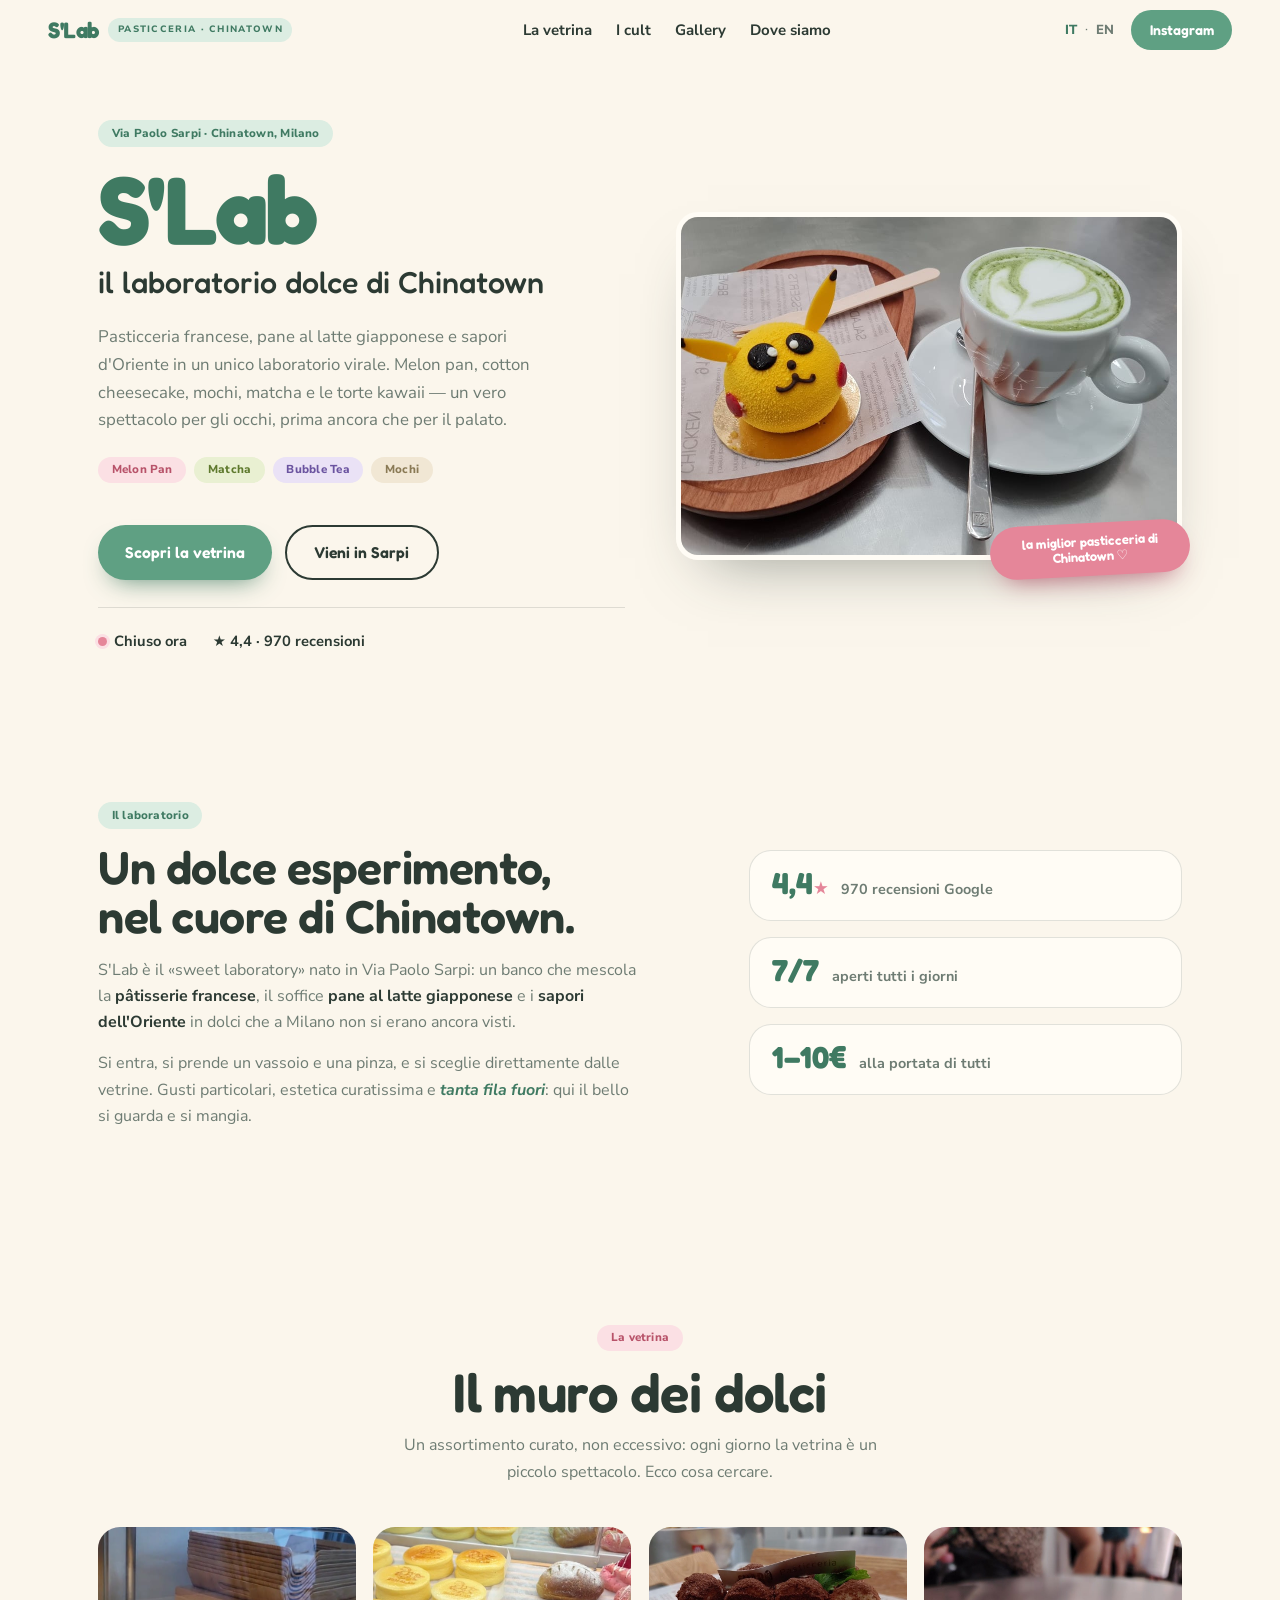
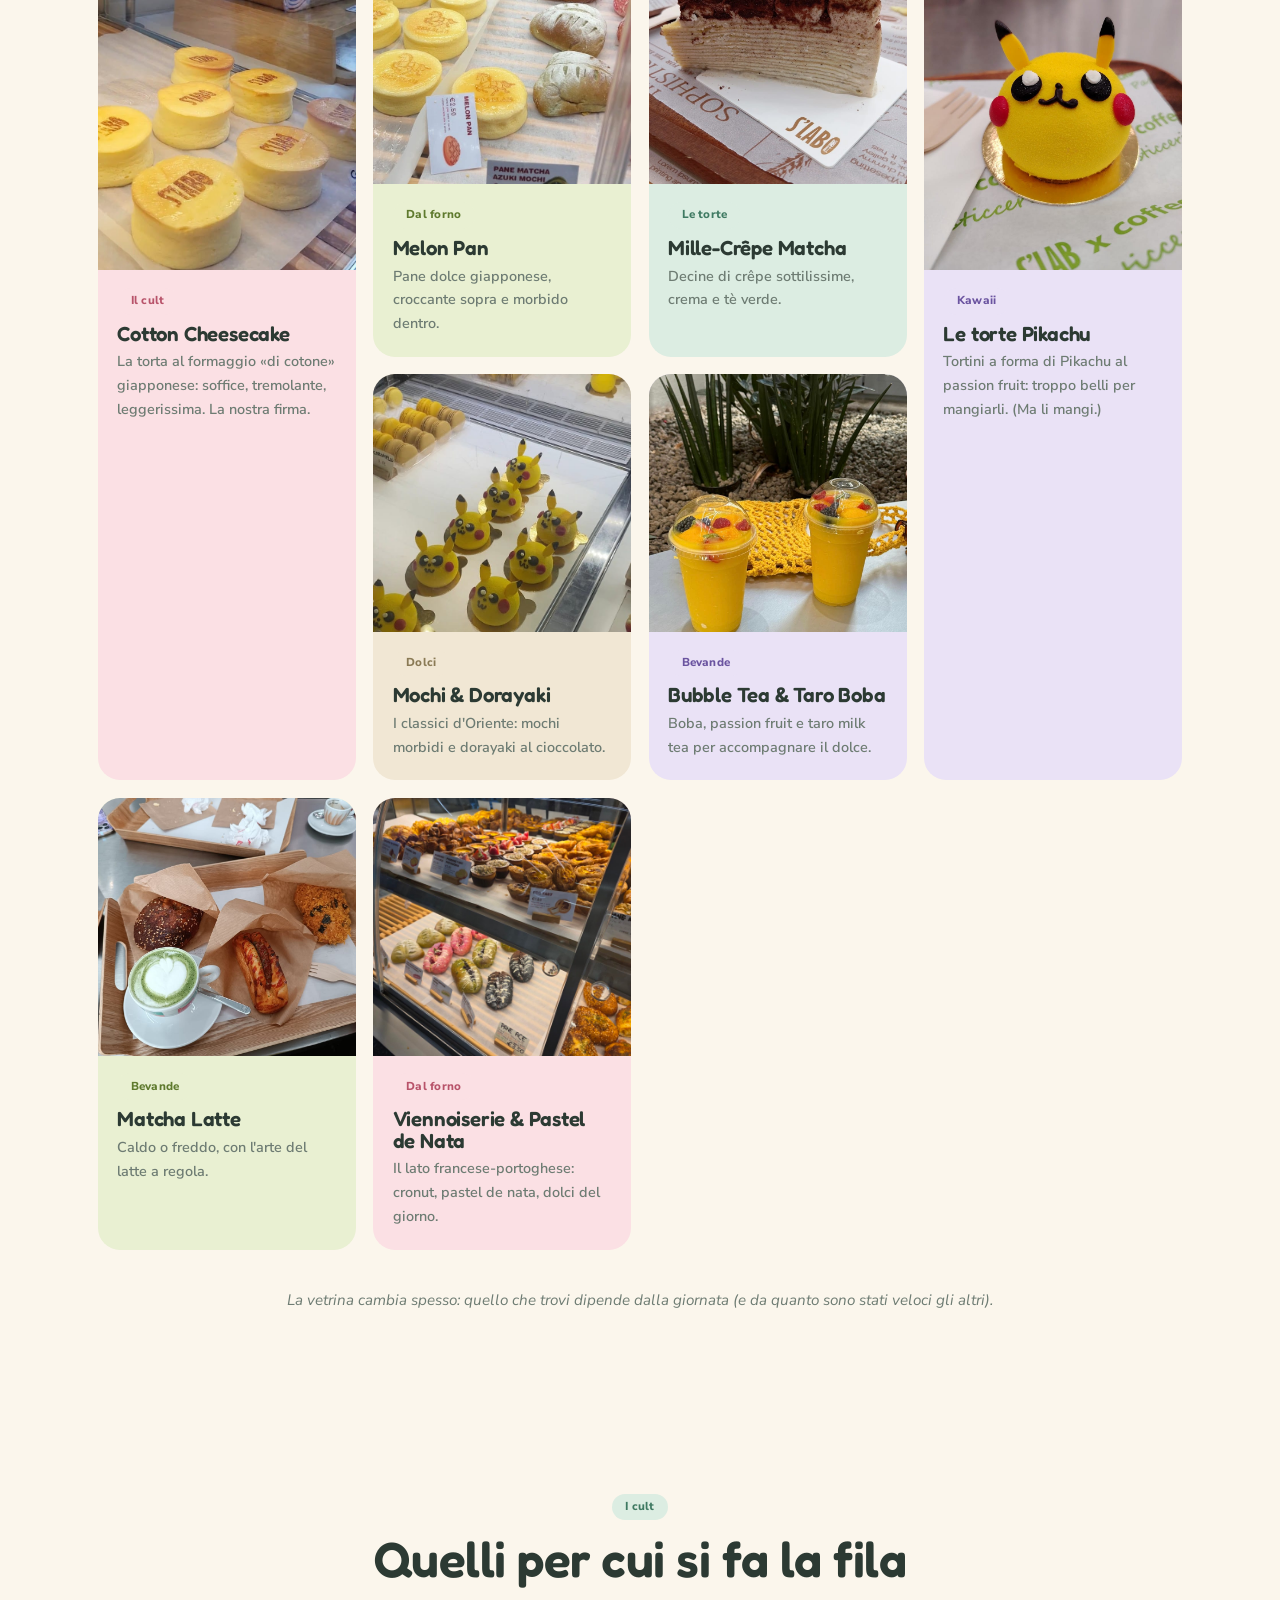
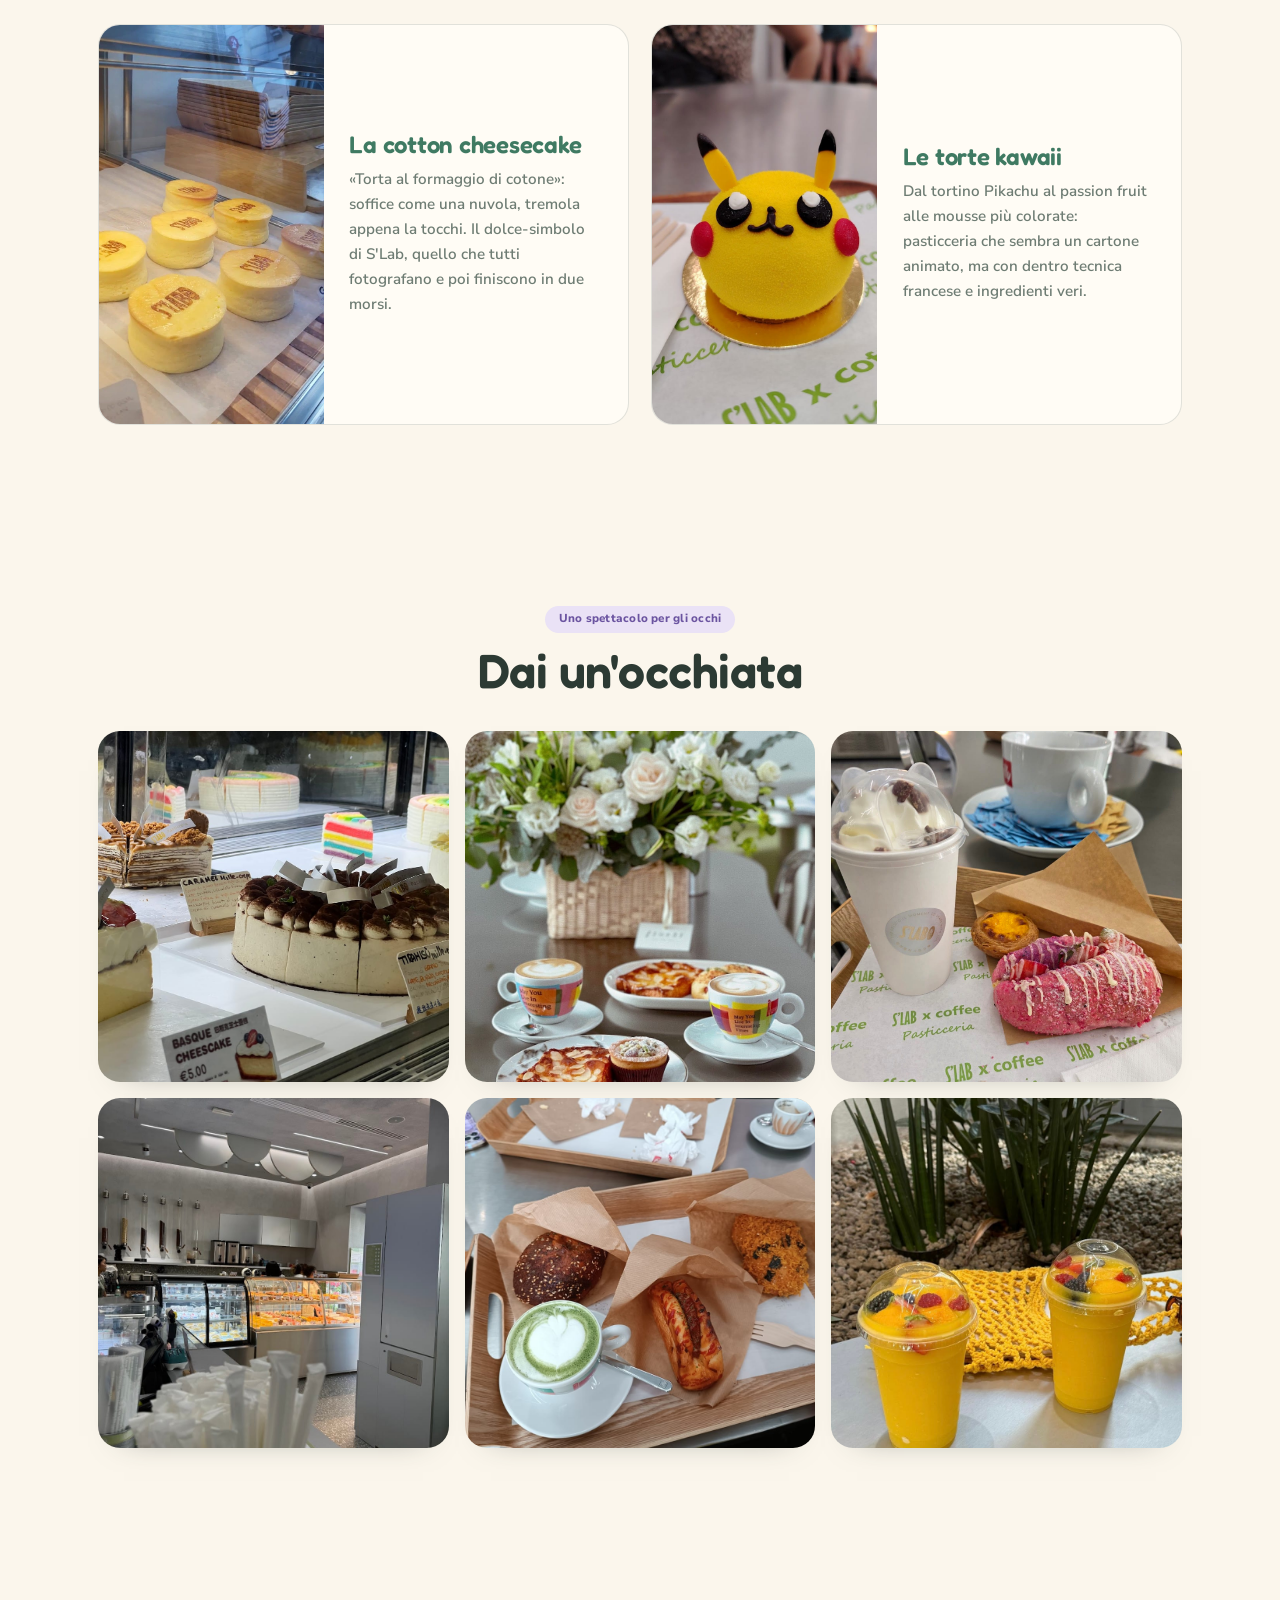
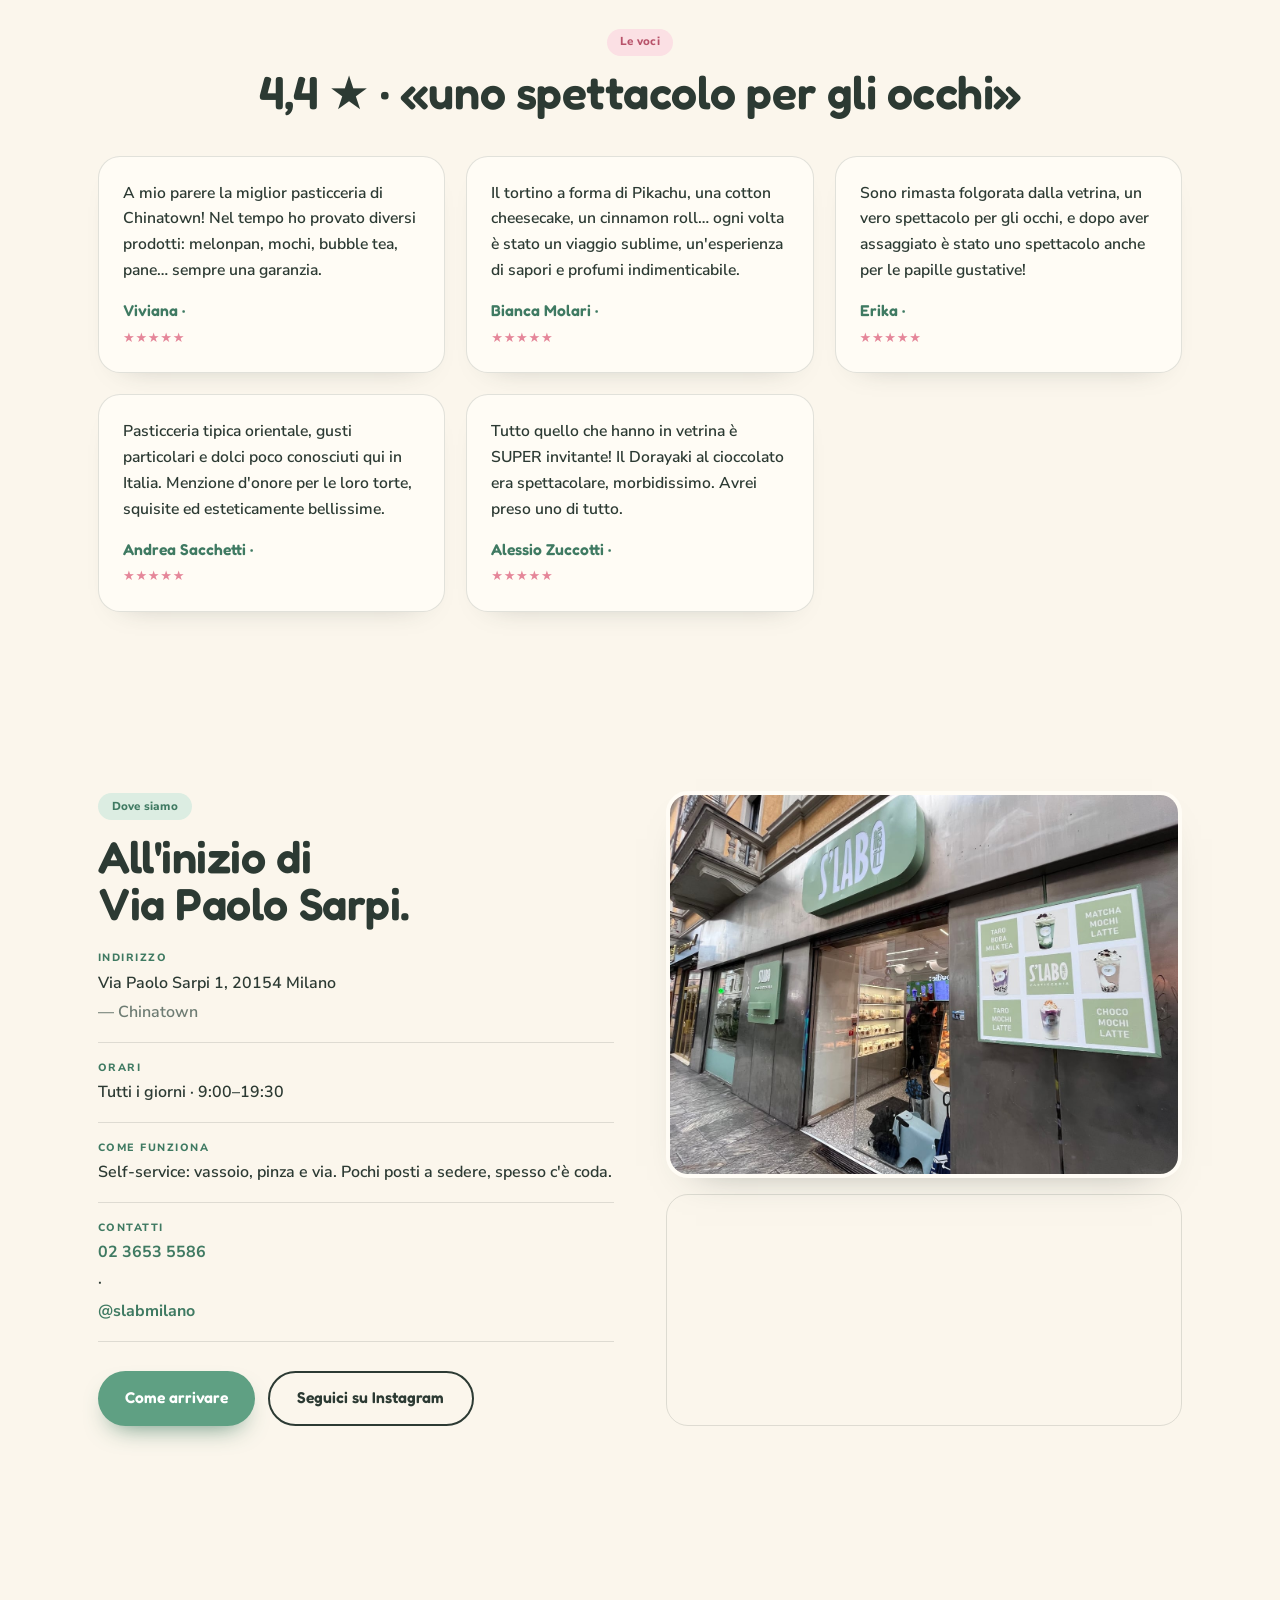
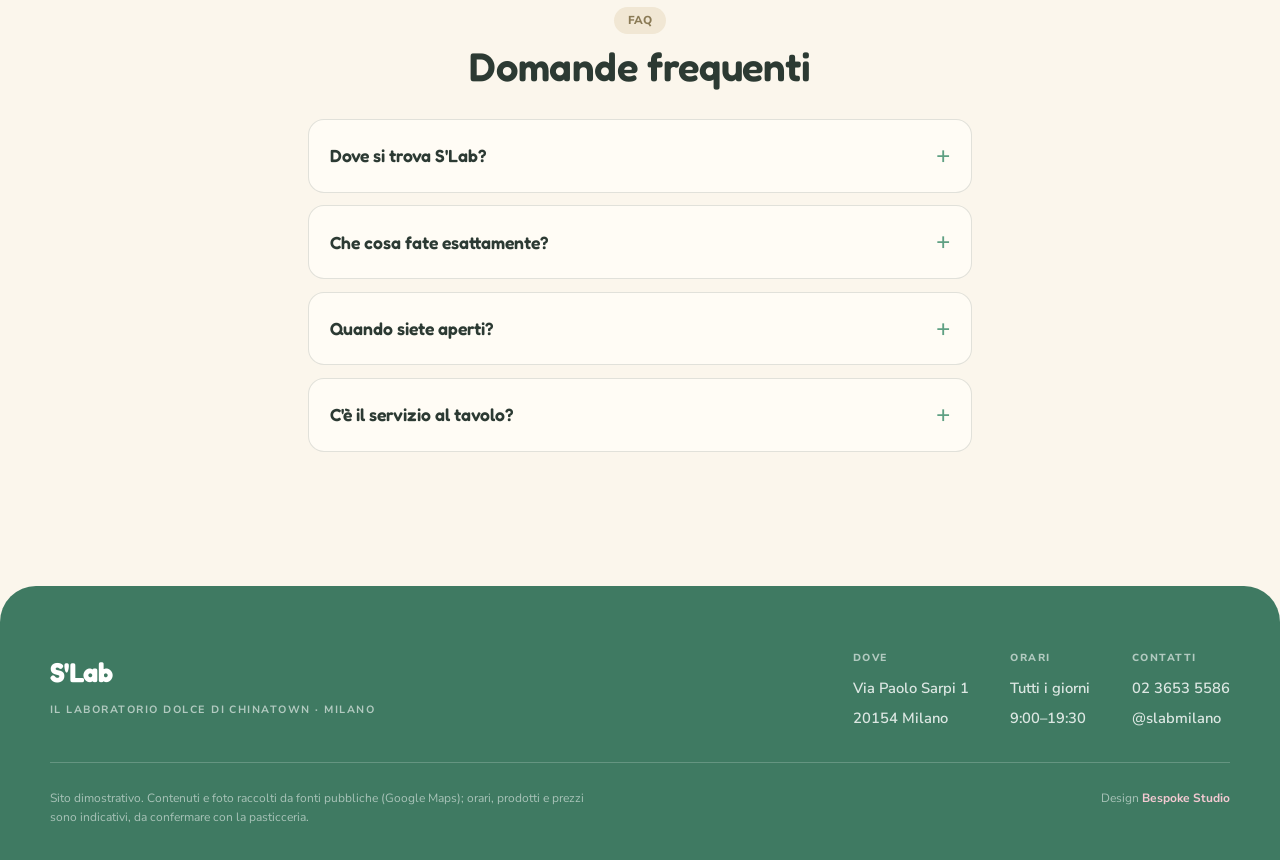
==== commit 5b442c85: "Fix drawer mobile: rimosso backdrop-filter dall'header (rompeva position:fixed del pannello nav), bu" ====
--- a/index.html
+++ b/index.html
@@ -25,7 +25,7 @@
 <link rel="preconnect" href="https://fonts.googleapis.com" />
 <link rel="preconnect" href="https://fonts.gstatic.com" crossorigin />
 <link href="https://fonts.googleapis.com/css2?family=Fredoka:wght@400;500;600;700&family=Nunito+Sans:opsz,wght@6..12,400;6..12,600;6..12,700;6..12,800&display=swap" rel="stylesheet" />
-<link rel="stylesheet" href="css/styles.css?v=1" />
+<link rel="stylesheet" href="css/styles.css?v=2" />
 <script type="application/ld+json">
 {
   "@context": "https://schema.org", "@type": "Bakery",
--- a/css/styles.css
+++ b/css/styles.css
@@ -45,7 +45,7 @@
 @keyframes pop{from{opacity:0;transform:scale(.8)}to{opacity:1;transform:none}}
 
 /* ===== HEADER ===== */
-#site-header{position:sticky;top:0;z-index:90;display:flex;align-items:center;justify-content:space-between;gap:1rem;padding:.65rem clamp(1.15rem,5vw,3rem);background:rgba(251,246,236,.9);backdrop-filter:blur(12px);border-bottom:1px solid transparent;transition:border-color .3s}
+#site-header{position:sticky;top:0;z-index:90;display:flex;align-items:center;justify-content:space-between;gap:1rem;padding:.65rem clamp(1.15rem,5vw,3rem);background:rgba(251,246,236,.97);border-bottom:1px solid transparent;transition:border-color .3s}
 #site-header.scrolled{border-color:var(--line)}
 .brand{display:flex;align-items:center;gap:.6rem}
 .brand-logo{font-family:var(--disp);font-weight:700;font-size:1.4rem;color:var(--mint-deep);letter-spacing:-.02em}
@@ -213,7 +213,8 @@
   .nav.open{transform:none}
   .nav a{color:#fff;font-size:1.35rem;font-family:var(--disp);font-weight:500}
   .nav a::after{background:#fff}
-  #burger{display:flex}
+  #burger{display:flex;position:relative;z-index:96}
+  #burger[aria-expanded="true"] span{background:#fff}
   .hero{grid-template-columns:1fr;gap:2.2rem}
   .lab{grid-template-columns:1fr}
   .lab-stats{flex-direction:row;flex-wrap:wrap}
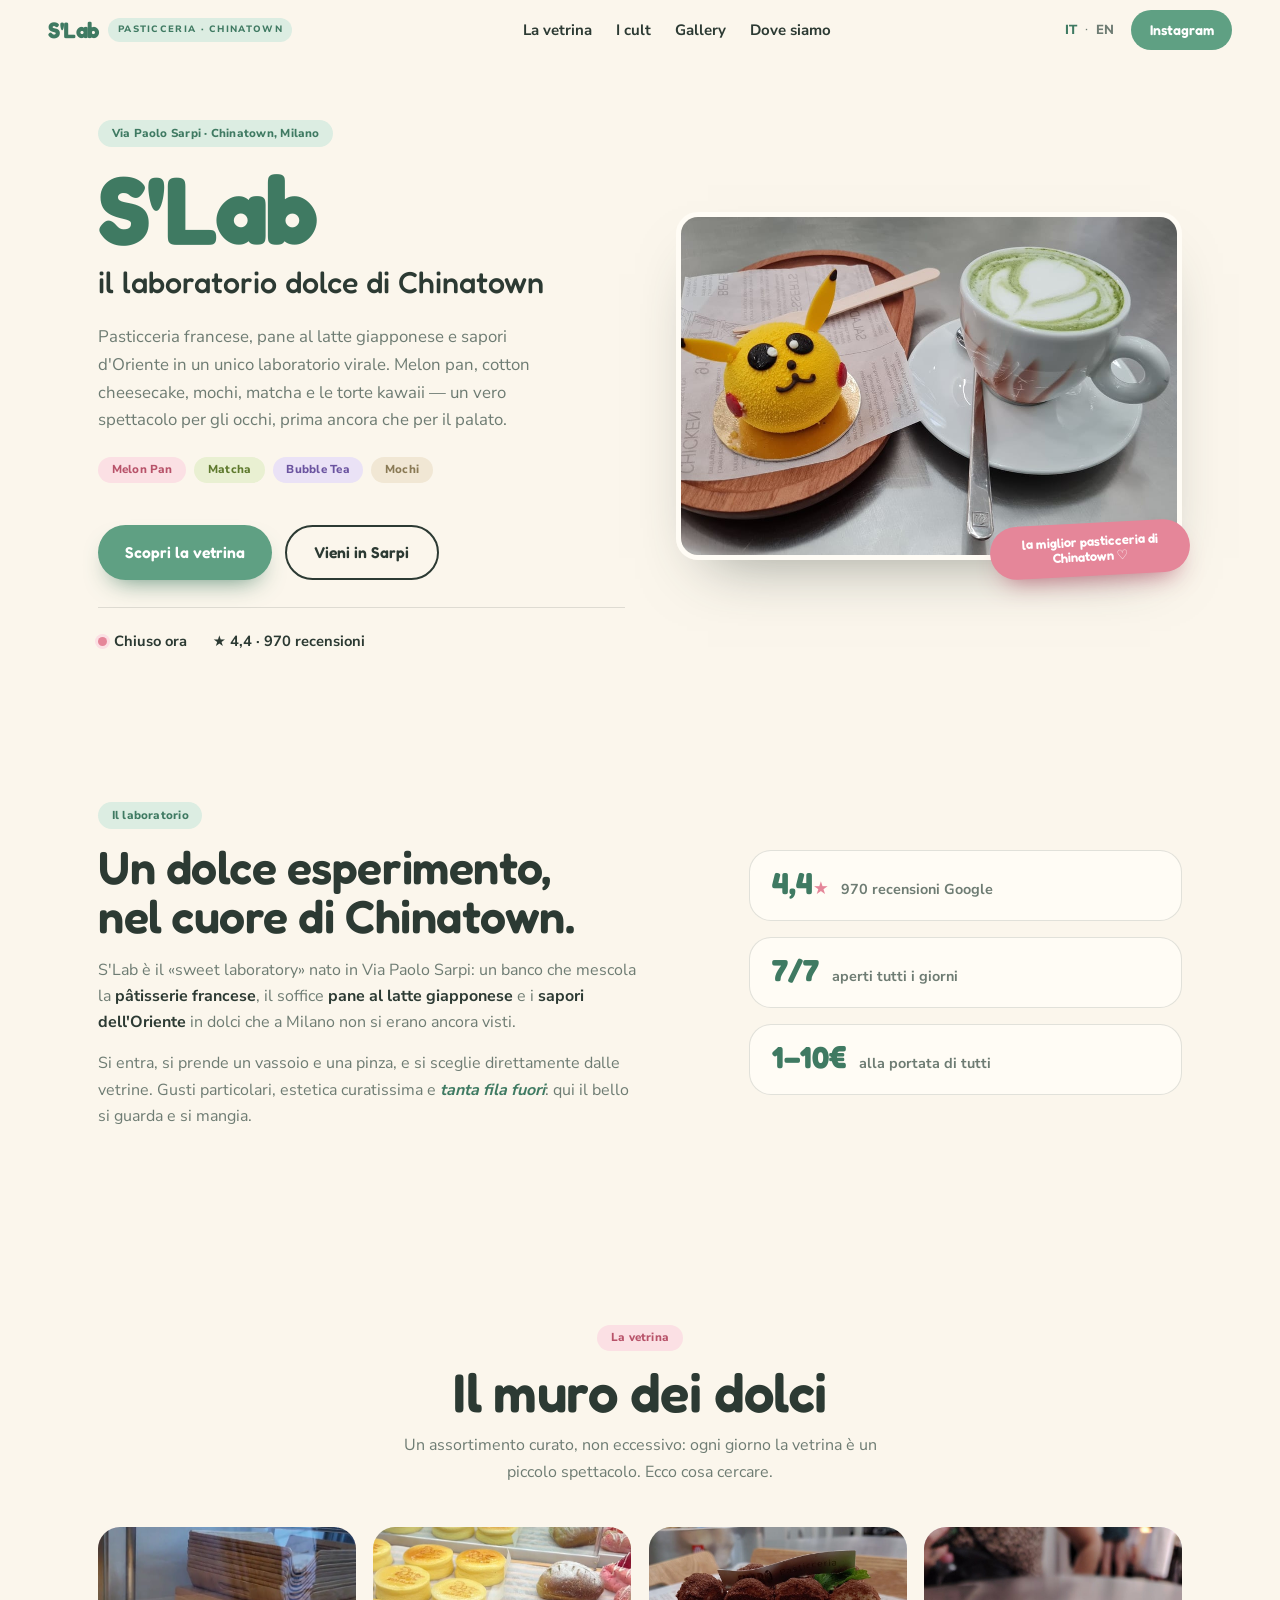
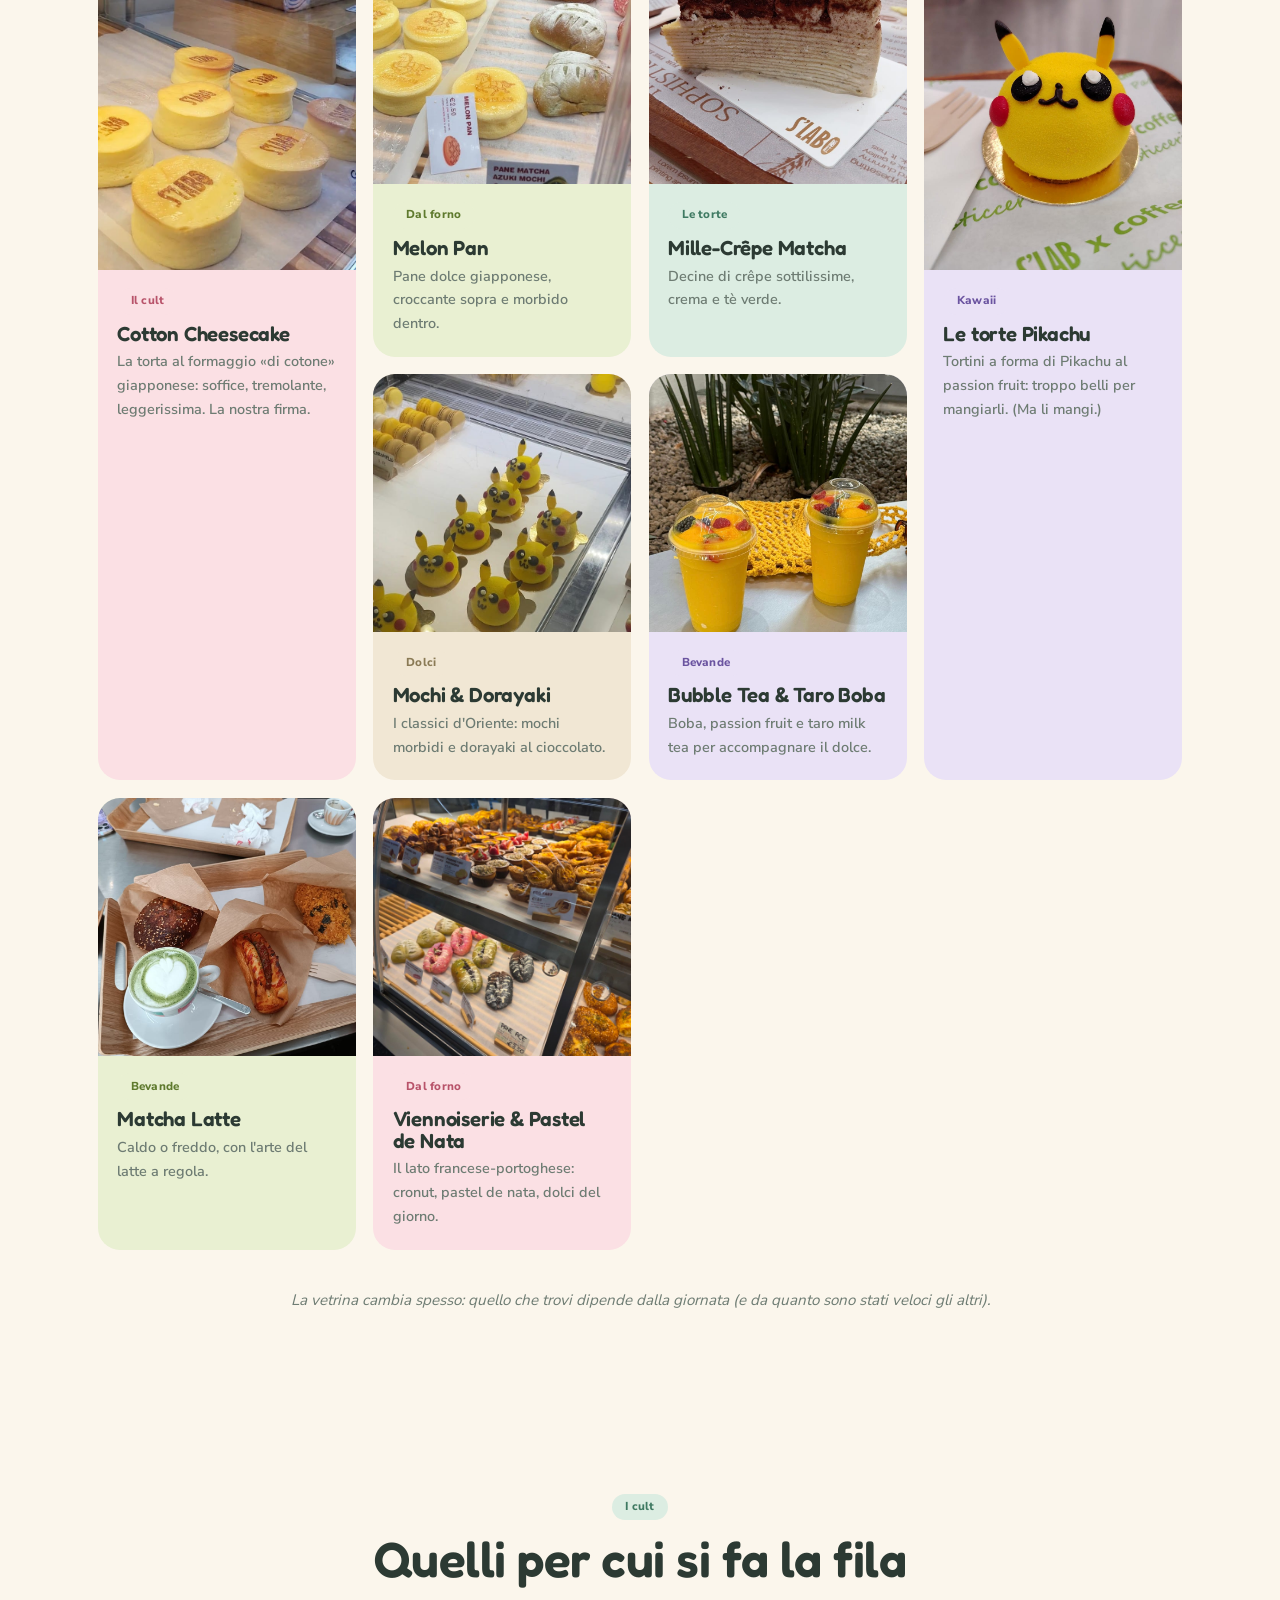
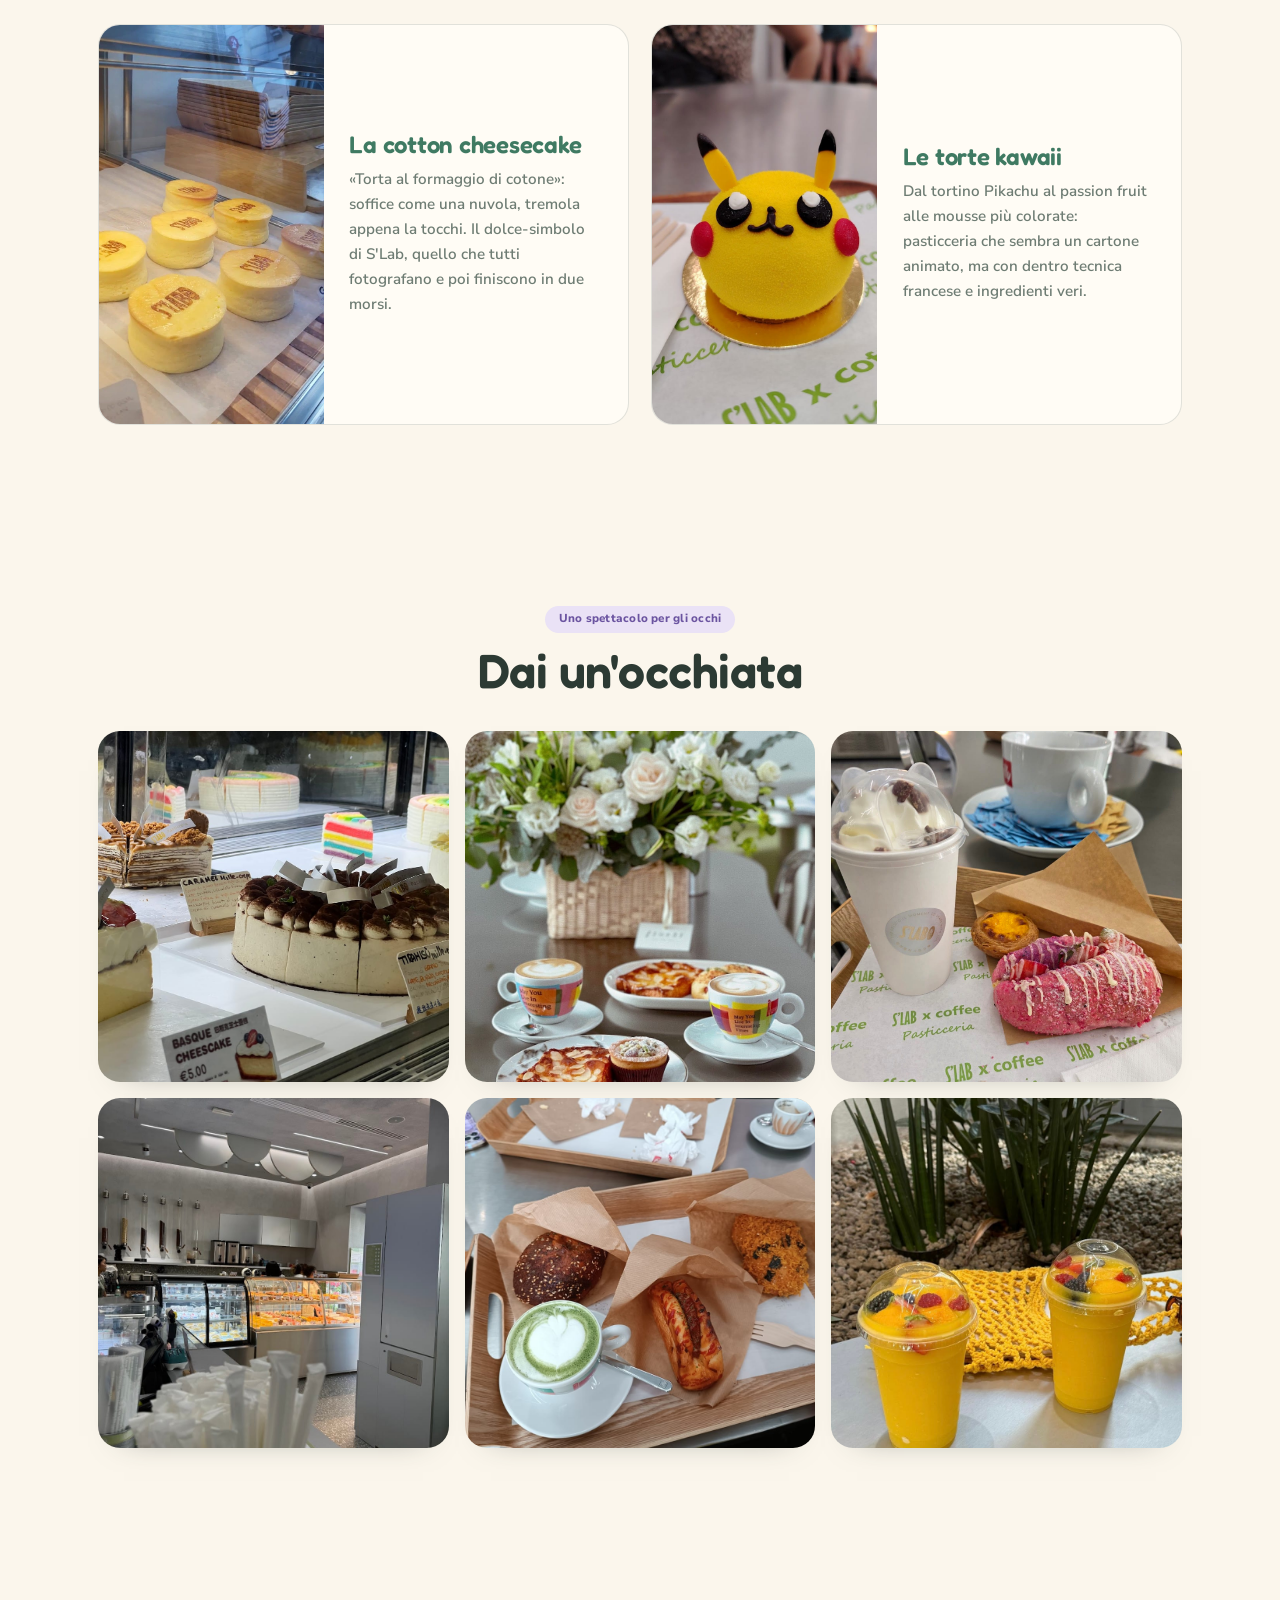
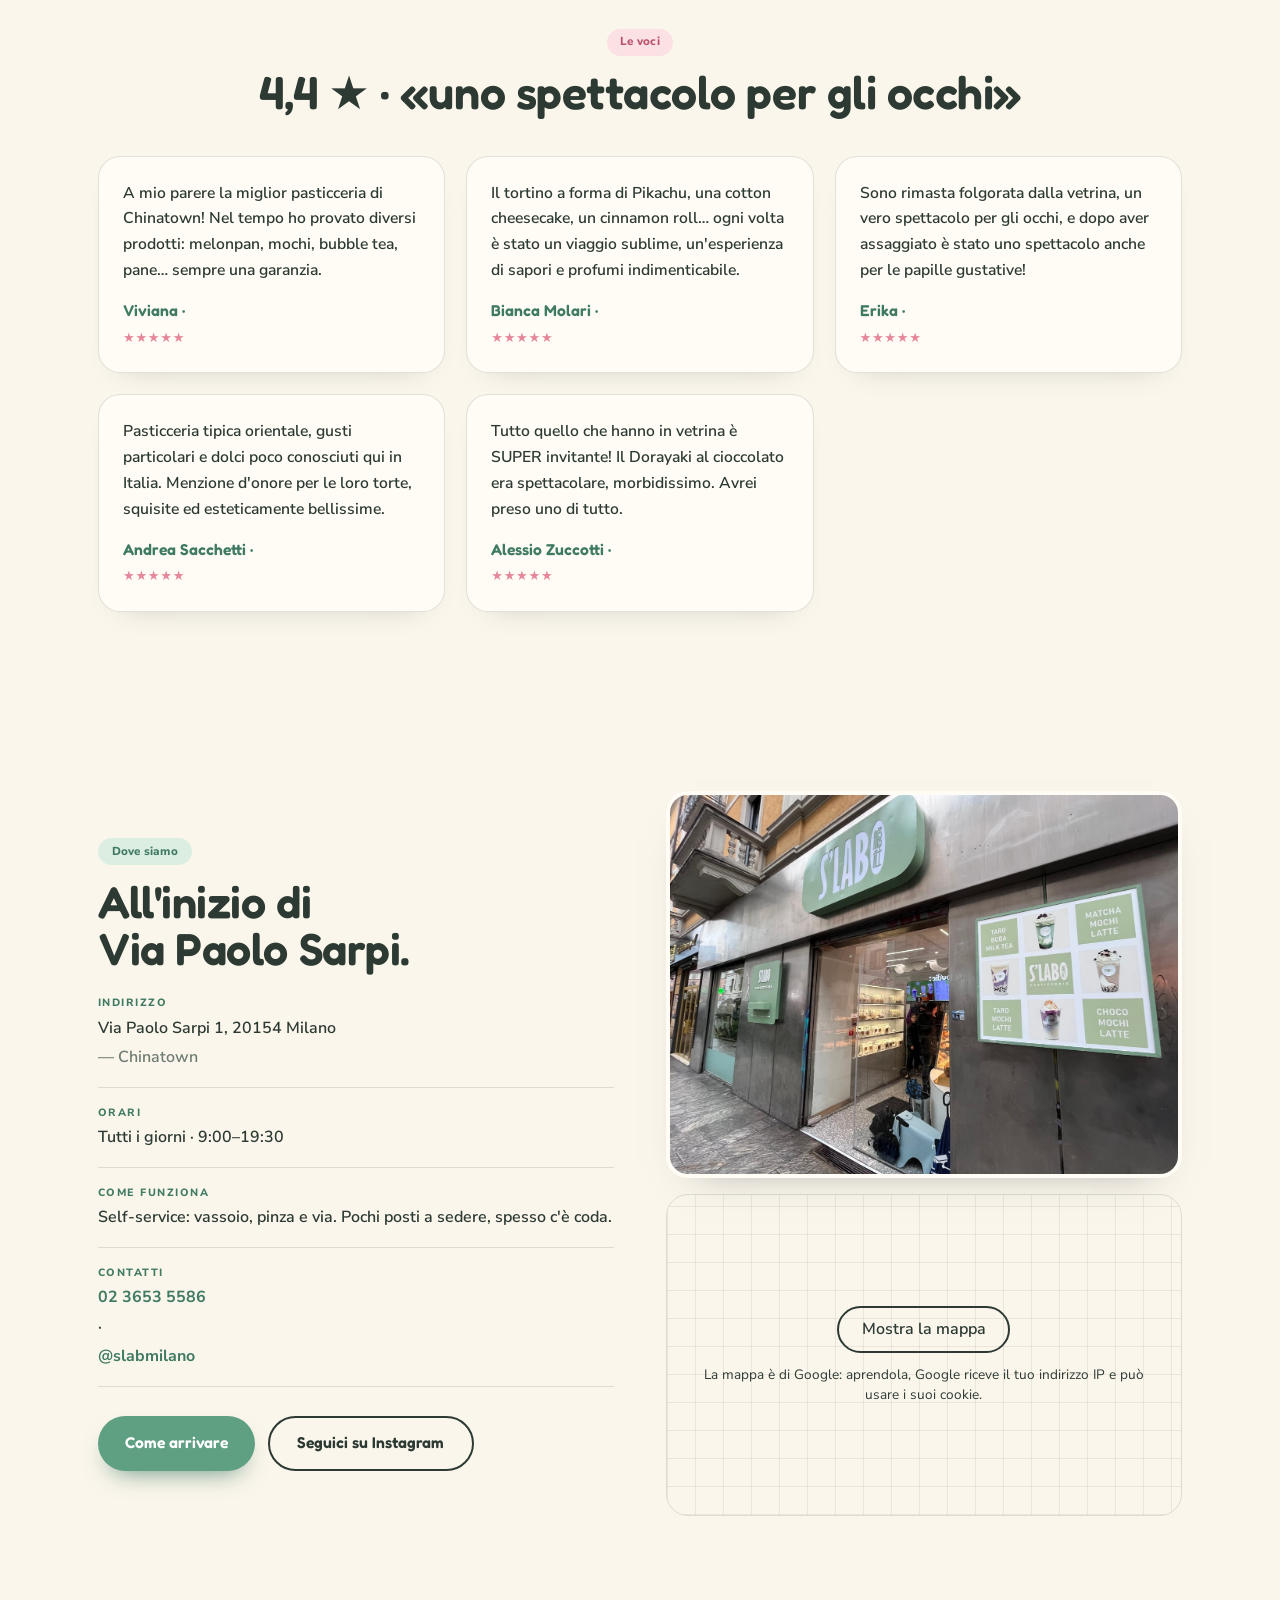
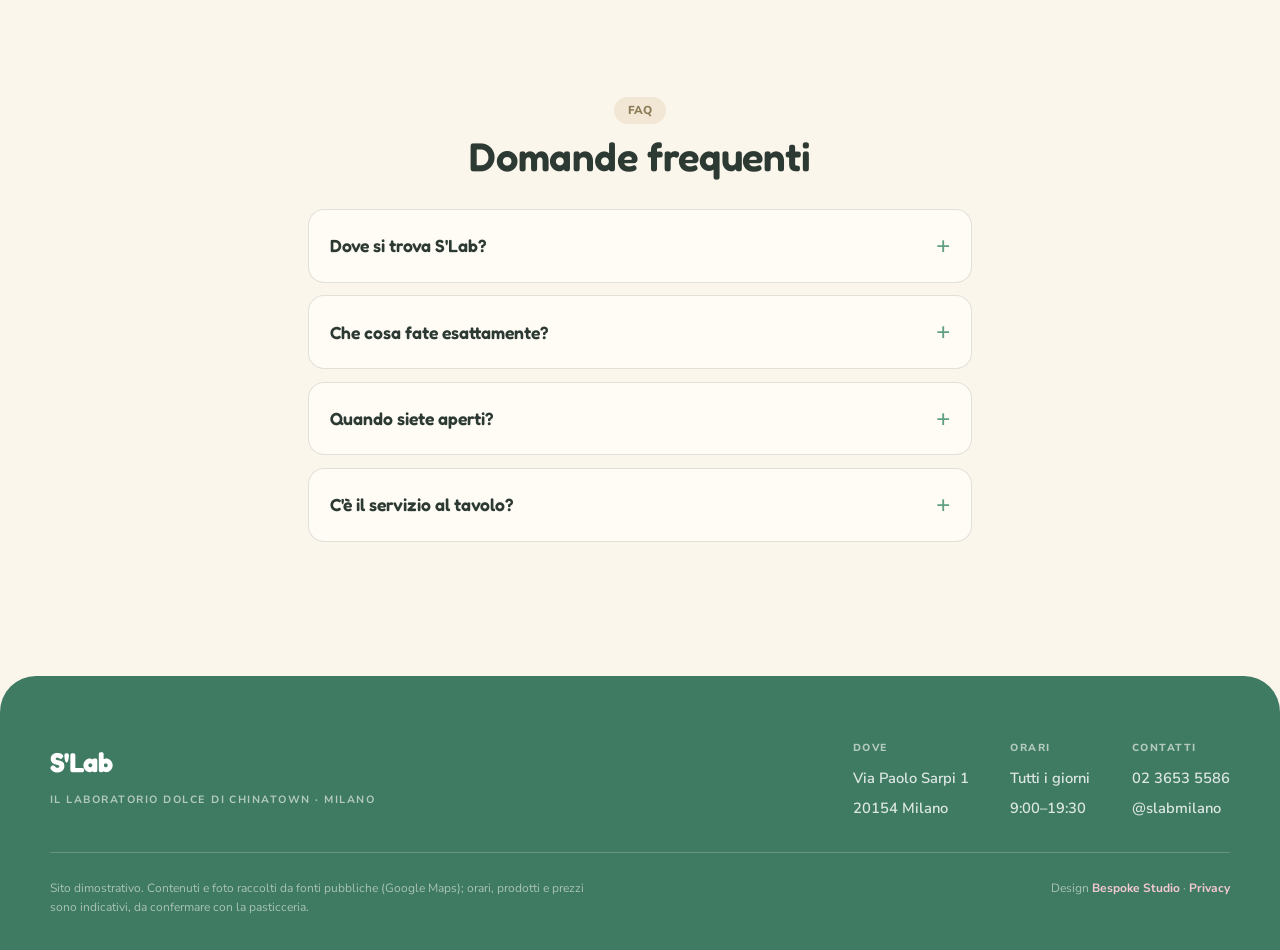
==== commit cfadf6b9: "Privacy e pulizia: caratteri sul sito, mappa al clic, informativa, noindex - caratteri copiati nel s" ====
--- a/index.html
+++ b/index.html
@@ -3,6 +3,7 @@
 <head>
 <meta charset="UTF-8" />
 <meta name="viewport" content="width=device-width, initial-scale=1.0" />
+<meta name="robots" content="noindex">
 <title>S'Lab — il laboratorio dolce di Chinatown · Milano</title>
 <meta name="description" content="S'Lab, il laboratorio dolce di Chinatown (Via Paolo Sarpi 1, Milano): pasticceria asiatica virale — melon pan, cotton cheesecake giapponese, mochi, dorayaki, mille-crêpe al matcha, bubble tea e le torte kawaii. 4,4★." />
 <link rel="canonical" href="https://rotenzark.github.io/s-lab/" />
@@ -22,26 +23,54 @@
 <link rel="icon" href="img/favicon.svg" type="image/svg+xml" />
 <link rel="icon" href="img/favicon-32.png" sizes="32x32" type="image/png" />
 <link rel="apple-touch-icon" href="img/apple-touch-icon.png" />
-<link rel="preconnect" href="https://fonts.googleapis.com" />
-<link rel="preconnect" href="https://fonts.gstatic.com" crossorigin />
-<link href="https://fonts.googleapis.com/css2?family=Fredoka:wght@400;500;600;700&family=Nunito+Sans:opsz,wght@6..12,400;6..12,600;6..12,700;6..12,800&display=swap" rel="stylesheet" />
+<link rel="stylesheet" href="fonts/fonts.css?v=1">
 <link rel="stylesheet" href="css/styles.css?v=2" />
 <script type="application/ld+json">
 {
-  "@context": "https://schema.org", "@type": "Bakery",
+  "@context": "https://schema.org",
+  "@type": "Bakery",
   "name": "S'Lab",
   "description": "Il laboratorio dolce di Chinatown a Milano: pasticceria asiatica che unisce pâtisserie francese, pane al latte giapponese e sapori cinesi — melon pan, cotton cheesecake, mochi, dorayaki, mille-crêpe al matcha, bubble tea e le torte kawaii.",
   "url": "https://rotenzark.github.io/s-lab/",
-  "telephone": "+390236535586", "priceRange": "€",
-  "servesCuisine": ["Pasticceria asiatica", "Pasticceria giapponese", "Pasticceria francese"],
+  "telephone": "+390236535586",
+  "priceRange": "€",
+  "servesCuisine": [
+    "Pasticceria asiatica",
+    "Pasticceria giapponese",
+    "Pasticceria francese"
+  ],
   "image": "https://rotenzark.github.io/s-lab/img/pikachu2.jpg",
-  "address": { "@type": "PostalAddress", "streetAddress": "Via Paolo Sarpi 1", "addressLocality": "Milano", "postalCode": "20154", "addressCountry": "IT" },
-  "geo": { "@type": "GeoCoordinates", "latitude": 45.4817329, "longitude": 9.1807988 },
-  "aggregateRating": { "@type": "AggregateRating", "ratingValue": "4.4", "reviewCount": "970" },
+  "address": {
+    "@type": "PostalAddress",
+    "streetAddress": "Via Paolo Sarpi 1",
+    "addressLocality": "Milano",
+    "postalCode": "20154",
+    "addressCountry": "IT"
+  },
+  "geo": {
+    "@type": "GeoCoordinates",
+    "latitude": 45.4817329,
+    "longitude": 9.1807988
+  },
   "openingHoursSpecification": [
-    { "@type": "OpeningHoursSpecification", "dayOfWeek": ["Monday","Tuesday","Wednesday","Thursday","Friday","Saturday","Sunday"], "opens": "09:00", "closes": "19:30" }
+    {
+      "@type": "OpeningHoursSpecification",
+      "dayOfWeek": [
+        "Monday",
+        "Tuesday",
+        "Wednesday",
+        "Thursday",
+        "Friday",
+        "Saturday",
+        "Sunday"
+      ],
+      "opens": "09:00",
+      "closes": "19:30"
+    }
   ],
-  "sameAs": ["https://www.instagram.com/slabmilano/"]
+  "sameAs": [
+    "https://www.instagram.com/slabmilano/"
+  ]
 }
 </script>
 <script type="application/ld+json">
@@ -200,11 +229,11 @@
 <section id="recensioni" class="section recensioni">
   <div class="rev-head reveal"><span class="pill pill-pink" data-i18n="rev.kicker">Le voci</span><h2 data-i18n="rev.h2">4,4 ★ · «uno spettacolo per gli occhi»</h2></div>
   <div class="rev-grid">
-    <blockquote class="rev reveal"><p>A mio parere la miglior pasticceria di Chinatown! Nel tempo ho provato diversi prodotti: melonpan, mochi, bubble tea, pane… sempre una garanzia.</p><cite>Viviana · <span>★★★★★</span></cite></blockquote>
-    <blockquote class="rev reveal reveal-d1"><p>Pasticceria tipica orientale, gusti particolari e dolci poco conosciuti qui in Italia. Menzione d'onore per le loro torte, squisite ed esteticamente bellissime.</p><cite>Andrea Sacchetti · <span>★★★★★</span></cite></blockquote>
-    <blockquote class="rev reveal reveal-d2"><p>Il tortino a forma di Pikachu, una cotton cheesecake, un cinnamon roll… ogni volta è stato un viaggio sublime, un'esperienza di sapori e profumi indimenticabile.</p><cite>Bianca Molari · <span>★★★★★</span></cite></blockquote>
-    <blockquote class="rev reveal"><p>Tutto quello che hanno in vetrina è SUPER invitante! Il Dorayaki al cioccolato era spettacolare, morbidissimo. Avrei preso uno di tutto.</p><cite>Alessio Zuccotti · <span>★★★★★</span></cite></blockquote>
-    <blockquote class="rev reveal reveal-d1"><p>Sono rimasta folgorata dalla vetrina, un vero spettacolo per gli occhi, e dopo aver assaggiato è stato uno spettacolo anche per le papille gustative!</p><cite>Erika · <span>★★★★★</span></cite></blockquote>
+    <blockquote class="rev reveal"><p lang="it">A mio parere la miglior pasticceria di Chinatown! Nel tempo ho provato diversi prodotti: melonpan, mochi, bubble tea, pane… sempre una garanzia.</p><cite>Viviana · <span>★★★★★</span></cite></blockquote>
+    <blockquote class="rev reveal reveal-d1"><p lang="it">Pasticceria tipica orientale, gusti particolari e dolci poco conosciuti qui in Italia. Menzione d'onore per le loro torte, squisite ed esteticamente bellissime.</p><cite>Andrea Sacchetti · <span>★★★★★</span></cite></blockquote>
+    <blockquote class="rev reveal reveal-d2"><p lang="it">Il tortino a forma di Pikachu, una cotton cheesecake, un cinnamon roll… ogni volta è stato un viaggio sublime, un'esperienza di sapori e profumi indimenticabile.</p><cite>Bianca Molari · <span>★★★★★</span></cite></blockquote>
+    <blockquote class="rev reveal"><p lang="it">Tutto quello che hanno in vetrina è SUPER invitante! Il Dorayaki al cioccolato era spettacolare, morbidissimo. Avrei preso uno di tutto.</p><cite>Alessio Zuccotti · <span>★★★★★</span></cite></blockquote>
+    <blockquote class="rev reveal reveal-d1"><p lang="it">Sono rimasta folgorata dalla vetrina, un vero spettacolo per gli occhi, e dopo aver assaggiato è stato uno spettacolo anche per le papille gustative!</p><cite>Erika · <span>★★★★★</span></cite></blockquote>
   </div>
 </section>
 
@@ -227,7 +256,7 @@
     </div>
     <div class="dove-side reveal">
       <figure class="dove-photo"><img src="img/facciata.jpg" alt="La vetrina di S'Lab con l'insegna verde in Via Paolo Sarpi" width="1300" height="975" loading="lazy" /></figure>
-      <div class="dove-map"><iframe title="Mappa S'Lab" src="https://www.google.com/maps?q=S'Lab+Via+Paolo+Sarpi+1+Milano&output=embed" loading="lazy" referrerpolicy="no-referrer-when-downgrade"></iframe></div>
+      <div class="dove-map"><div class="mappa-clic" data-mappa-clic style="--mappa-h: 320px"><template><iframe title="Mappa S'Lab" src="https://www.google.com/maps?q=S'Lab+Via+Paolo+Sarpi+1+Milano&output=embed" loading="lazy" referrerpolicy="no-referrer-when-downgrade"></iframe></template><div class="mappa-clic__velo"><a class="mappa-clic__btn" href="https://www.google.com/maps/dir/?api=1&destination=S" target="_blank" rel="noopener">Mostra la mappa</a><p class="mappa-clic__nota">La mappa è di Google: aprendola, Google riceve il tuo indirizzo IP e può usare i suoi cookie.</p></div></div></div>
     </div>
   </div>
 </section>
@@ -254,7 +283,7 @@
   </div>
   <div class="foot-bottom">
     <p data-i18n="foot.disclaimer">Sito dimostrativo. Contenuti e foto raccolti da fonti pubbliche (Google Maps); orari, prodotti e prezzi sono indicativi, da confermare con la pasticceria.</p>
-    <p class="foot-credit">Design <a href="https://bespokestud.io" target="_blank" rel="noopener">Bespoke Studio</a></p>
+    <p class="foot-credit">Design <a href="https://bespokestud.io" target="_blank" rel="noopener">Bespoke Studio</a> · <a href="privacy.html">Privacy</a></p>
   </div>
 </footer>
 
@@ -266,5 +295,6 @@
 
 <div id="lightbox" aria-hidden="true"><button id="lb-close" aria-label="Chiudi">✕</button><img id="lb-img" src="" alt="" /></div>
 <script src="js/main.js?v=1"></script>
+<script src="js/mappa-clic.js?v=1" defer></script>
 </body>
 </html>
--- a/fonts/fonts.css
+++ b/fonts/fonts.css
@@ -0,0 +1,321 @@
+/* Caratteri ospitati sul sito: nessuna richiesta a Google Fonts o Fontshare (giro privacy 1/10/2026). Licenze in LICENSE.txt. */
+/* hebrew */
+@font-face {
+  font-family: 'Fredoka';
+  font-style: normal;
+  font-weight: 400;
+  font-stretch: 100%;
+  font-display: swap;
+  src: url(fredoka-v17-X7n64b87HvSqjb_WIi2yDCRwoQ_k7367_DWs89XyHw.woff2) format('woff2');
+  unicode-range: U+0307-0308, U+0590-05FF, U+200C-2010, U+20AA, U+25CC, U+FB1D-FB4F;
+}
+/* latin-ext */
+@font-face {
+  font-family: 'Fredoka';
+  font-style: normal;
+  font-weight: 400;
+  font-stretch: 100%;
+  font-display: swap;
+  src: url(fredoka-v17-X7n64b87HvSqjb_WIi2yDCRwoQ_k7367_DWg89XyHw.woff2) format('woff2');
+  unicode-range: U+0100-02BA, U+02BD-02C5, U+02C7-02CC, U+02CE-02D7, U+02DD-02FF, U+0304, U+0308, U+0329, U+1D00-1DBF, U+1E00-1E9F, U+1EF2-1EFF, U+2020, U+20A0-20AB, U+20AD-20C0, U+2113, U+2C60-2C7F, U+A720-A7FF;
+}
+/* latin */
+@font-face {
+  font-family: 'Fredoka';
+  font-style: normal;
+  font-weight: 400;
+  font-stretch: 100%;
+  font-display: swap;
+  src: url(fredoka-v17-X7n64b87HvSqjb_WIi2yDCRwoQ_k7367_DWu89U.woff2) format('woff2');
+  unicode-range: U+0000-00FF, U+0131, U+0152-0153, U+02BB-02BC, U+02C6, U+02DA, U+02DC, U+0304, U+0308, U+0329, U+2000-206F, U+20AC, U+2122, U+2191, U+2193, U+2212, U+2215, U+FEFF, U+FFFD;
+}
+/* hebrew */
+@font-face {
+  font-family: 'Fredoka';
+  font-style: normal;
+  font-weight: 500;
+  font-stretch: 100%;
+  font-display: swap;
+  src: url(fredoka-v17-X7n64b87HvSqjb_WIi2yDCRwoQ_k7367_DWs89XyHw.woff2) format('woff2');
+  unicode-range: U+0307-0308, U+0590-05FF, U+200C-2010, U+20AA, U+25CC, U+FB1D-FB4F;
+}
+/* latin-ext */
+@font-face {
+  font-family: 'Fredoka';
+  font-style: normal;
+  font-weight: 500;
+  font-stretch: 100%;
+  font-display: swap;
+  src: url(fredoka-v17-X7n64b87HvSqjb_WIi2yDCRwoQ_k7367_DWg89XyHw.woff2) format('woff2');
+  unicode-range: U+0100-02BA, U+02BD-02C5, U+02C7-02CC, U+02CE-02D7, U+02DD-02FF, U+0304, U+0308, U+0329, U+1D00-1DBF, U+1E00-1E9F, U+1EF2-1EFF, U+2020, U+20A0-20AB, U+20AD-20C0, U+2113, U+2C60-2C7F, U+A720-A7FF;
+}
+/* latin */
+@font-face {
+  font-family: 'Fredoka';
+  font-style: normal;
+  font-weight: 500;
+  font-stretch: 100%;
+  font-display: swap;
+  src: url(fredoka-v17-X7n64b87HvSqjb_WIi2yDCRwoQ_k7367_DWu89U.woff2) format('woff2');
+  unicode-range: U+0000-00FF, U+0131, U+0152-0153, U+02BB-02BC, U+02C6, U+02DA, U+02DC, U+0304, U+0308, U+0329, U+2000-206F, U+20AC, U+2122, U+2191, U+2193, U+2212, U+2215, U+FEFF, U+FFFD;
+}
+/* hebrew */
+@font-face {
+  font-family: 'Fredoka';
+  font-style: normal;
+  font-weight: 600;
+  font-stretch: 100%;
+  font-display: swap;
+  src: url(fredoka-v17-X7n64b87HvSqjb_WIi2yDCRwoQ_k7367_DWs89XyHw.woff2) format('woff2');
+  unicode-range: U+0307-0308, U+0590-05FF, U+200C-2010, U+20AA, U+25CC, U+FB1D-FB4F;
+}
+/* latin-ext */
+@font-face {
+  font-family: 'Fredoka';
+  font-style: normal;
+  font-weight: 600;
+  font-stretch: 100%;
+  font-display: swap;
+  src: url(fredoka-v17-X7n64b87HvSqjb_WIi2yDCRwoQ_k7367_DWg89XyHw.woff2) format('woff2');
+  unicode-range: U+0100-02BA, U+02BD-02C5, U+02C7-02CC, U+02CE-02D7, U+02DD-02FF, U+0304, U+0308, U+0329, U+1D00-1DBF, U+1E00-1E9F, U+1EF2-1EFF, U+2020, U+20A0-20AB, U+20AD-20C0, U+2113, U+2C60-2C7F, U+A720-A7FF;
+}
+/* latin */
+@font-face {
+  font-family: 'Fredoka';
+  font-style: normal;
+  font-weight: 600;
+  font-stretch: 100%;
+  font-display: swap;
+  src: url(fredoka-v17-X7n64b87HvSqjb_WIi2yDCRwoQ_k7367_DWu89U.woff2) format('woff2');
+  unicode-range: U+0000-00FF, U+0131, U+0152-0153, U+02BB-02BC, U+02C6, U+02DA, U+02DC, U+0304, U+0308, U+0329, U+2000-206F, U+20AC, U+2122, U+2191, U+2193, U+2212, U+2215, U+FEFF, U+FFFD;
+}
+/* hebrew */
+@font-face {
+  font-family: 'Fredoka';
+  font-style: normal;
+  font-weight: 700;
+  font-stretch: 100%;
+  font-display: swap;
+  src: url(fredoka-v17-X7n64b87HvSqjb_WIi2yDCRwoQ_k7367_DWs89XyHw.woff2) format('woff2');
+  unicode-range: U+0307-0308, U+0590-05FF, U+200C-2010, U+20AA, U+25CC, U+FB1D-FB4F;
+}
+/* latin-ext */
+@font-face {
+  font-family: 'Fredoka';
+  font-style: normal;
+  font-weight: 700;
+  font-stretch: 100%;
+  font-display: swap;
+  src: url(fredoka-v17-X7n64b87HvSqjb_WIi2yDCRwoQ_k7367_DWg89XyHw.woff2) format('woff2');
+  unicode-range: U+0100-02BA, U+02BD-02C5, U+02C7-02CC, U+02CE-02D7, U+02DD-02FF, U+0304, U+0308, U+0329, U+1D00-1DBF, U+1E00-1E9F, U+1EF2-1EFF, U+2020, U+20A0-20AB, U+20AD-20C0, U+2113, U+2C60-2C7F, U+A720-A7FF;
+}
+/* latin */
+@font-face {
+  font-family: 'Fredoka';
+  font-style: normal;
+  font-weight: 700;
+  font-stretch: 100%;
+  font-display: swap;
+  src: url(fredoka-v17-X7n64b87HvSqjb_WIi2yDCRwoQ_k7367_DWu89U.woff2) format('woff2');
+  unicode-range: U+0000-00FF, U+0131, U+0152-0153, U+02BB-02BC, U+02C6, U+02DA, U+02DC, U+0304, U+0308, U+0329, U+2000-206F, U+20AC, U+2122, U+2191, U+2193, U+2212, U+2215, U+FEFF, U+FFFD;
+}
+/* cyrillic-ext */
+@font-face {
+  font-family: 'Nunito Sans';
+  font-style: normal;
+  font-weight: 400;
+  font-stretch: 100%;
+  font-display: swap;
+  src: url(nunitosans-v19-pe0AMImSLYBIv1o4X1M8ce2xCx3yop4tQpF_MeTm0lfUVwoNnq4CLz0_kJDxzGOF.woff2) format('woff2');
+  unicode-range: U+0460-052F, U+1C80-1C8A, U+20B4, U+2DE0-2DFF, U+A640-A69F, U+FE2E-FE2F;
+}
+/* cyrillic */
+@font-face {
+  font-family: 'Nunito Sans';
+  font-style: normal;
+  font-weight: 400;
+  font-stretch: 100%;
+  font-display: swap;
+  src: url(nunitosans-v19-pe0AMImSLYBIv1o4X1M8ce2xCx3yop4tQpF_MeTm0lfUVwoNnq4CLz0_kJnxzGOF.woff2) format('woff2');
+  unicode-range: U+0301, U+0400-045F, U+0490-0491, U+04B0-04B1, U+2116;
+}
+/* vietnamese */
+@font-face {
+  font-family: 'Nunito Sans';
+  font-style: normal;
+  font-weight: 400;
+  font-stretch: 100%;
+  font-display: swap;
+  src: url(nunitosans-v19-pe0AMImSLYBIv1o4X1M8ce2xCx3yop4tQpF_MeTm0lfUVwoNnq4CLz0_kJLxzGOF.woff2) format('woff2');
+  unicode-range: U+0102-0103, U+0110-0111, U+0128-0129, U+0168-0169, U+01A0-01A1, U+01AF-01B0, U+0300-0301, U+0303-0304, U+0308-0309, U+0323, U+0329, U+1EA0-1EF9, U+20AB;
+}
+/* latin-ext */
+@font-face {
+  font-family: 'Nunito Sans';
+  font-style: normal;
+  font-weight: 400;
+  font-stretch: 100%;
+  font-display: swap;
+  src: url(nunitosans-v19-pe0AMImSLYBIv1o4X1M8ce2xCx3yop4tQpF_MeTm0lfUVwoNnq4CLz0_kJPxzGOF.woff2) format('woff2');
+  unicode-range: U+0100-02BA, U+02BD-02C5, U+02C7-02CC, U+02CE-02D7, U+02DD-02FF, U+0304, U+0308, U+0329, U+1D00-1DBF, U+1E00-1E9F, U+1EF2-1EFF, U+2020, U+20A0-20AB, U+20AD-20C0, U+2113, U+2C60-2C7F, U+A720-A7FF;
+}
+/* latin */
+@font-face {
+  font-family: 'Nunito Sans';
+  font-style: normal;
+  font-weight: 400;
+  font-stretch: 100%;
+  font-display: swap;
+  src: url(nunitosans-v19-pe0AMImSLYBIv1o4X1M8ce2xCx3yop4tQpF_MeTm0lfUVwoNnq4CLz0_kJ3xzA.woff2) format('woff2');
+  unicode-range: U+0000-00FF, U+0131, U+0152-0153, U+02BB-02BC, U+02C6, U+02DA, U+02DC, U+0304, U+0308, U+0329, U+2000-206F, U+20AC, U+2122, U+2191, U+2193, U+2212, U+2215, U+FEFF, U+FFFD;
+}
+/* cyrillic-ext */
+@font-face {
+  font-family: 'Nunito Sans';
+  font-style: normal;
+  font-weight: 600;
+  font-stretch: 100%;
+  font-display: swap;
+  src: url(nunitosans-v19-pe0AMImSLYBIv1o4X1M8ce2xCx3yop4tQpF_MeTm0lfUVwoNnq4CLz0_kJDxzGOF.woff2) format('woff2');
+  unicode-range: U+0460-052F, U+1C80-1C8A, U+20B4, U+2DE0-2DFF, U+A640-A69F, U+FE2E-FE2F;
+}
+/* cyrillic */
+@font-face {
+  font-family: 'Nunito Sans';
+  font-style: normal;
+  font-weight: 600;
+  font-stretch: 100%;
+  font-display: swap;
+  src: url(nunitosans-v19-pe0AMImSLYBIv1o4X1M8ce2xCx3yop4tQpF_MeTm0lfUVwoNnq4CLz0_kJnxzGOF.woff2) format('woff2');
+  unicode-range: U+0301, U+0400-045F, U+0490-0491, U+04B0-04B1, U+2116;
+}
+/* vietnamese */
+@font-face {
+  font-family: 'Nunito Sans';
+  font-style: normal;
+  font-weight: 600;
+  font-stretch: 100%;
+  font-display: swap;
+  src: url(nunitosans-v19-pe0AMImSLYBIv1o4X1M8ce2xCx3yop4tQpF_MeTm0lfUVwoNnq4CLz0_kJLxzGOF.woff2) format('woff2');
+  unicode-range: U+0102-0103, U+0110-0111, U+0128-0129, U+0168-0169, U+01A0-01A1, U+01AF-01B0, U+0300-0301, U+0303-0304, U+0308-0309, U+0323, U+0329, U+1EA0-1EF9, U+20AB;
+}
+/* latin-ext */
+@font-face {
+  font-family: 'Nunito Sans';
+  font-style: normal;
+  font-weight: 600;
+  font-stretch: 100%;
+  font-display: swap;
+  src: url(nunitosans-v19-pe0AMImSLYBIv1o4X1M8ce2xCx3yop4tQpF_MeTm0lfUVwoNnq4CLz0_kJPxzGOF.woff2) format('woff2');
+  unicode-range: U+0100-02BA, U+02BD-02C5, U+02C7-02CC, U+02CE-02D7, U+02DD-02FF, U+0304, U+0308, U+0329, U+1D00-1DBF, U+1E00-1E9F, U+1EF2-1EFF, U+2020, U+20A0-20AB, U+20AD-20C0, U+2113, U+2C60-2C7F, U+A720-A7FF;
+}
+/* latin */
+@font-face {
+  font-family: 'Nunito Sans';
+  font-style: normal;
+  font-weight: 600;
+  font-stretch: 100%;
+  font-display: swap;
+  src: url(nunitosans-v19-pe0AMImSLYBIv1o4X1M8ce2xCx3yop4tQpF_MeTm0lfUVwoNnq4CLz0_kJ3xzA.woff2) format('woff2');
+  unicode-range: U+0000-00FF, U+0131, U+0152-0153, U+02BB-02BC, U+02C6, U+02DA, U+02DC, U+0304, U+0308, U+0329, U+2000-206F, U+20AC, U+2122, U+2191, U+2193, U+2212, U+2215, U+FEFF, U+FFFD;
+}
+/* cyrillic-ext */
+@font-face {
+  font-family: 'Nunito Sans';
+  font-style: normal;
+  font-weight: 700;
+  font-stretch: 100%;
+  font-display: swap;
+  src: url(nunitosans-v19-pe0AMImSLYBIv1o4X1M8ce2xCx3yop4tQpF_MeTm0lfUVwoNnq4CLz0_kJDxzGOF.woff2) format('woff2');
+  unicode-range: U+0460-052F, U+1C80-1C8A, U+20B4, U+2DE0-2DFF, U+A640-A69F, U+FE2E-FE2F;
+}
+/* cyrillic */
+@font-face {
+  font-family: 'Nunito Sans';
+  font-style: normal;
+  font-weight: 700;
+  font-stretch: 100%;
+  font-display: swap;
+  src: url(nunitosans-v19-pe0AMImSLYBIv1o4X1M8ce2xCx3yop4tQpF_MeTm0lfUVwoNnq4CLz0_kJnxzGOF.woff2) format('woff2');
+  unicode-range: U+0301, U+0400-045F, U+0490-0491, U+04B0-04B1, U+2116;
+}
+/* vietnamese */
+@font-face {
+  font-family: 'Nunito Sans';
+  font-style: normal;
+  font-weight: 700;
+  font-stretch: 100%;
+  font-display: swap;
+  src: url(nunitosans-v19-pe0AMImSLYBIv1o4X1M8ce2xCx3yop4tQpF_MeTm0lfUVwoNnq4CLz0_kJLxzGOF.woff2) format('woff2');
+  unicode-range: U+0102-0103, U+0110-0111, U+0128-0129, U+0168-0169, U+01A0-01A1, U+01AF-01B0, U+0300-0301, U+0303-0304, U+0308-0309, U+0323, U+0329, U+1EA0-1EF9, U+20AB;
+}
+/* latin-ext */
+@font-face {
+  font-family: 'Nunito Sans';
+  font-style: normal;
+  font-weight: 700;
+  font-stretch: 100%;
+  font-display: swap;
+  src: url(nunitosans-v19-pe0AMImSLYBIv1o4X1M8ce2xCx3yop4tQpF_MeTm0lfUVwoNnq4CLz0_kJPxzGOF.woff2) format('woff2');
+  unicode-range: U+0100-02BA, U+02BD-02C5, U+02C7-02CC, U+02CE-02D7, U+02DD-02FF, U+0304, U+0308, U+0329, U+1D00-1DBF, U+1E00-1E9F, U+1EF2-1EFF, U+2020, U+20A0-20AB, U+20AD-20C0, U+2113, U+2C60-2C7F, U+A720-A7FF;
+}
+/* latin */
+@font-face {
+  font-family: 'Nunito Sans';
+  font-style: normal;
+  font-weight: 700;
+  font-stretch: 100%;
+  font-display: swap;
+  src: url(nunitosans-v19-pe0AMImSLYBIv1o4X1M8ce2xCx3yop4tQpF_MeTm0lfUVwoNnq4CLz0_kJ3xzA.woff2) format('woff2');
+  unicode-range: U+0000-00FF, U+0131, U+0152-0153, U+02BB-02BC, U+02C6, U+02DA, U+02DC, U+0304, U+0308, U+0329, U+2000-206F, U+20AC, U+2122, U+2191, U+2193, U+2212, U+2215, U+FEFF, U+FFFD;
+}
+/* cyrillic-ext */
+@font-face {
+  font-family: 'Nunito Sans';
+  font-style: normal;
+  font-weight: 800;
+  font-stretch: 100%;
+  font-display: swap;
+  src: url(nunitosans-v19-pe0AMImSLYBIv1o4X1M8ce2xCx3yop4tQpF_MeTm0lfUVwoNnq4CLz0_kJDxzGOF.woff2) format('woff2');
+  unicode-range: U+0460-052F, U+1C80-1C8A, U+20B4, U+2DE0-2DFF, U+A640-A69F, U+FE2E-FE2F;
+}
+/* cyrillic */
+@font-face {
+  font-family: 'Nunito Sans';
+  font-style: normal;
+  font-weight: 800;
+  font-stretch: 100%;
+  font-display: swap;
+  src: url(nunitosans-v19-pe0AMImSLYBIv1o4X1M8ce2xCx3yop4tQpF_MeTm0lfUVwoNnq4CLz0_kJnxzGOF.woff2) format('woff2');
+  unicode-range: U+0301, U+0400-045F, U+0490-0491, U+04B0-04B1, U+2116;
+}
+/* vietnamese */
+@font-face {
+  font-family: 'Nunito Sans';
+  font-style: normal;
+  font-weight: 800;
+  font-stretch: 100%;
+  font-display: swap;
+  src: url(nunitosans-v19-pe0AMImSLYBIv1o4X1M8ce2xCx3yop4tQpF_MeTm0lfUVwoNnq4CLz0_kJLxzGOF.woff2) format('woff2');
+  unicode-range: U+0102-0103, U+0110-0111, U+0128-0129, U+0168-0169, U+01A0-01A1, U+01AF-01B0, U+0300-0301, U+0303-0304, U+0308-0309, U+0323, U+0329, U+1EA0-1EF9, U+20AB;
+}
+/* latin-ext */
+@font-face {
+  font-family: 'Nunito Sans';
+  font-style: normal;
+  font-weight: 800;
+  font-stretch: 100%;
+  font-display: swap;
+  src: url(nunitosans-v19-pe0AMImSLYBIv1o4X1M8ce2xCx3yop4tQpF_MeTm0lfUVwoNnq4CLz0_kJPxzGOF.woff2) format('woff2');
+  unicode-range: U+0100-02BA, U+02BD-02C5, U+02C7-02CC, U+02CE-02D7, U+02DD-02FF, U+0304, U+0308, U+0329, U+1D00-1DBF, U+1E00-1E9F, U+1EF2-1EFF, U+2020, U+20A0-20AB, U+20AD-20C0, U+2113, U+2C60-2C7F, U+A720-A7FF;
+}
+/* latin */
+@font-face {
+  font-family: 'Nunito Sans';
+  font-style: normal;
+  font-weight: 800;
+  font-stretch: 100%;
+  font-display: swap;
+  src: url(nunitosans-v19-pe0AMImSLYBIv1o4X1M8ce2xCx3yop4tQpF_MeTm0lfUVwoNnq4CLz0_kJ3xzA.woff2) format('woff2');
+  unicode-range: U+0000-00FF, U+0131, U+0152-0153, U+02BB-02BC, U+02C6, U+02DA, U+02DC, U+0304, U+0308, U+0329, U+2000-206F, U+20AC, U+2122, U+2191, U+2193, U+2212, U+2215, U+FEFF, U+FFFD;
+}
--- a/css/styles.css
+++ b/css/styles.css
@@ -244,3 +244,12 @@
   .reveal{opacity:1;transform:none}
   html{scroll-behavior:auto}
 }
+
+/*MAPPACLIC*/
+/* la mappa Google si carica solo al clic (giro privacy 1/10/2026) */
+.mappa-clic { display: flex; align-items: center; justify-content: center; width: 100%; height: 100%; min-height: var(--mappa-h, 320px); box-sizing: border-box; padding: 24px; text-align: center; background: repeating-linear-gradient(0deg, rgba(127, 127, 127, 0.14) 0 1px, transparent 1px 28px), repeating-linear-gradient(90deg, rgba(127, 127, 127, 0.14) 0 1px, transparent 1px 28px); }
+.mappa-clic__velo { display: flex; flex-direction: column; align-items: center; gap: 12px; max-width: 32em; }
+.mappa-clic__btn { display: inline-block; padding: 0.75em 1.4em; border: 2px solid currentColor; border-radius: 999px; color: inherit; font: inherit; font-weight: 600; line-height: 1.2; text-decoration: none; background: transparent; cursor: pointer; }
+.mappa-clic__btn:hover, .mappa-clic__btn:focus-visible { text-decoration: underline; }
+.mappa-clic__nota { margin: 0; font-size: 0.85em; line-height: 1.45; }
+/*/MAPPACLIC*/
